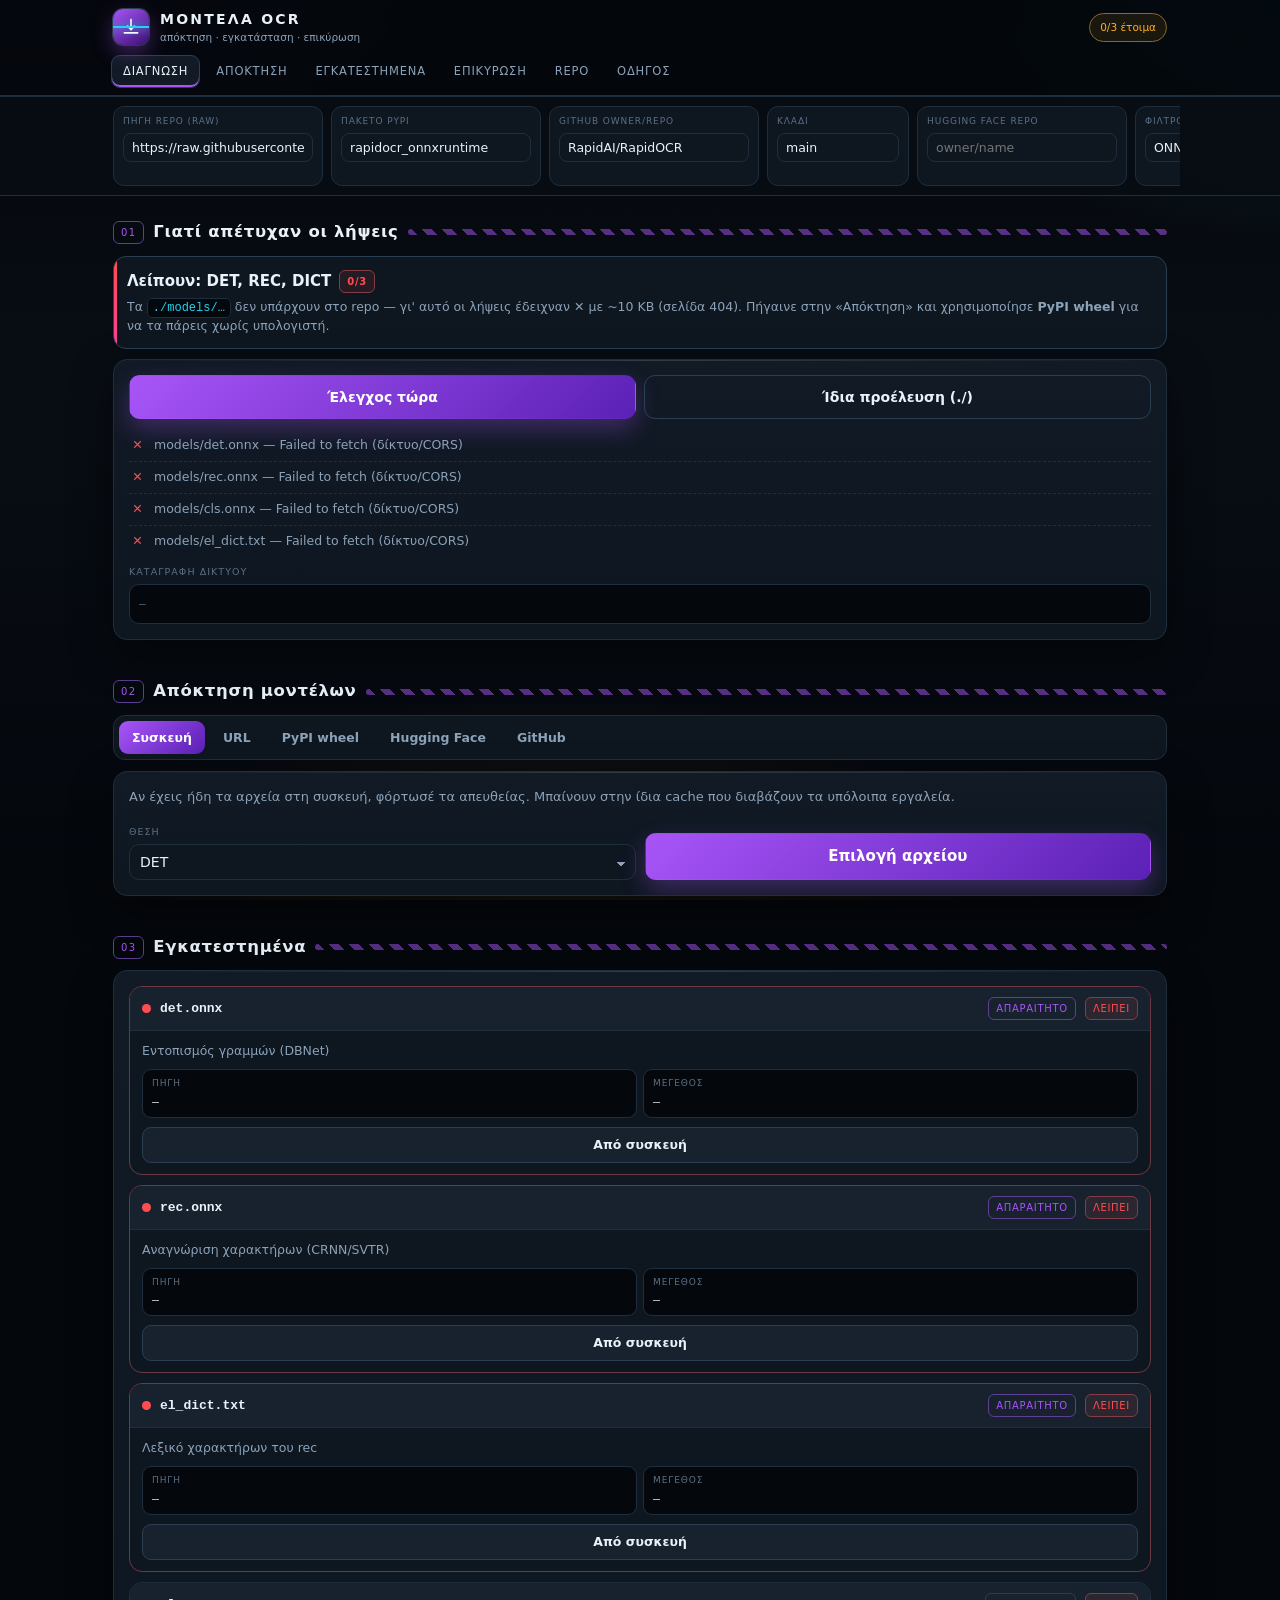
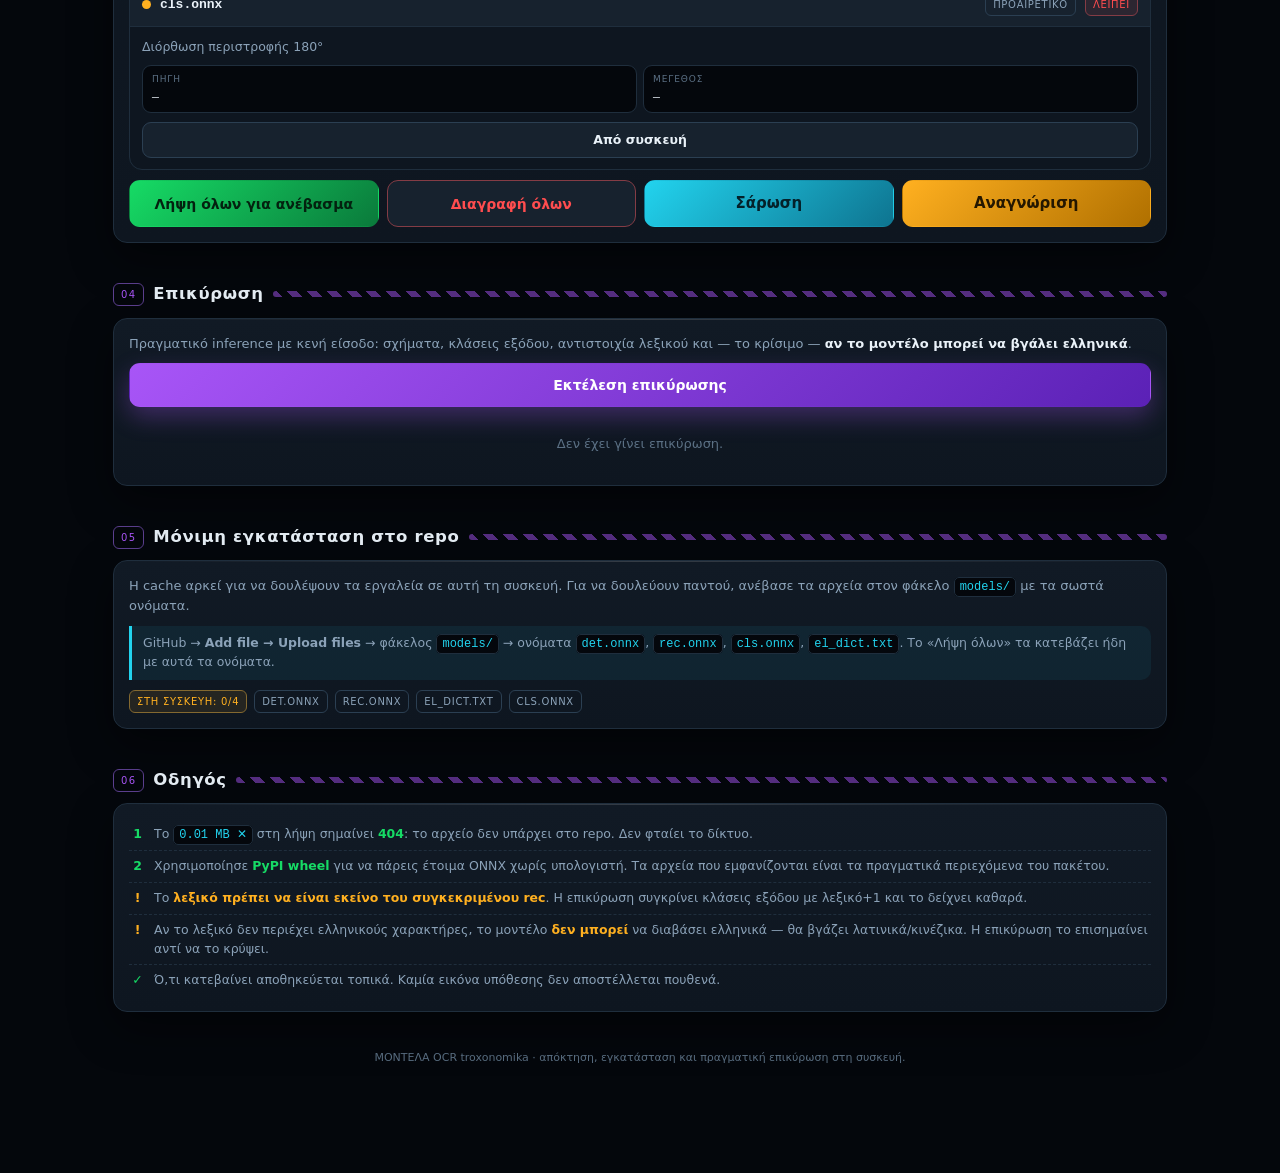
==== models.html @ ff1d8250 "Update print statement from 'Hello' to 'Goodbye'" ====
<!doctype html>
<html lang="el">
<head>
<meta charset="utf-8">
<meta name="viewport" content="width=device-width, initial-scale=1, viewport-fit=cover">
<meta name="theme-color" content="#04070C">
<title>ΜΟΝΤΕΛΑ OCR · απόκτηση & επικύρωση</title>
<style>
:root{
  --a9:#04070C;--a8:#080D14;--a7:#0E1620;--sf:#111A25;--sf2:#17222E;--ln:#1F2E3D;--ln2:#2B3F52;
  --ink:#EAF2F9;--mut:#8BA2B8;--dim:#5B7084;
  --amber:#FFB020;--cyan:#22D3EE;--violet:#A855F7;--plate:#2F6BFF;--lime:#A3E635;--magenta:#FF3D9A;
  --ok:#16DB65;--bad:#FF4D4F;--warn:#FFB020;--info:#38BDF8;
  --pad:15px;--r:14px;--fs:14px;--mono:ui-monospace,SFMono-Regular,Menlo,Consolas,monospace;
}
[data-theme="paper"]{--a9:#ECE6D9;--a8:#F4EFE4;--a7:#FCF8F0;--sf:#FFFDF8;--sf2:#F3EDE1;--ln:#DCD2C0;--ln2:#C4B8A2;
--ink:#121820;--mut:#566173;--dim:#798492;--amber:#A56800;--cyan:#0E7490;--violet:#7C22CE;--plate:#1B4FD8;--lime:#4D7C0F;--magenta:#BE185D;--ok:#0E8F45;--bad:#C62828;--warn:#A56800;--info:#0369A1}
[data-density="tight"]{--pad:10px;--r:11px}
*{box-sizing:border-box}html{scroll-behavior:smooth}
body{margin:0;background:var(--a9);color:var(--ink);font:15px/1.5 system-ui,-apple-system,"Segoe UI",Roboto,Arial,sans-serif;padding-bottom:100px;overflow-x:hidden}
body::before{content:"";position:fixed;inset:0;z-index:-2;pointer-events:none;background:
 radial-gradient(760px 470px at 3% -12%,rgba(168,85,247,.17),transparent 62%),
 radial-gradient(640px 430px at 100% -2%,rgba(34,211,238,.14),transparent 60%),
 radial-gradient(880px 600px at 44% 118%,rgba(255,176,32,.12),transparent 62%),
 linear-gradient(180deg,var(--a9),var(--a8) 44%,var(--a9))}
body::after{content:"";position:fixed;inset:0;z-index:-1;pointer-events:none;opacity:.36;
 background-image:linear-gradient(rgba(255,255,255,.026) 1px,transparent 1px),linear-gradient(90deg,rgba(255,255,255,.026) 1px,transparent 1px);
 background-size:42px 42px;mask-image:radial-gradient(circle at 50% 10%,#000,transparent 74%);animation:drift 48s linear infinite}
@keyframes drift{to{background-position:420px 0,0 420px}}
::-webkit-scrollbar{width:11px;height:11px}
::-webkit-scrollbar-track{background:var(--a8);border-left:1px solid var(--ln)}
::-webkit-scrollbar-thumb{background:linear-gradient(180deg,var(--violet),var(--cyan));border-radius:20px;border:2px solid var(--a8)}
::-webkit-scrollbar-thumb:hover{background:linear-gradient(180deg,var(--amber),var(--lime))}
*{scrollbar-color:var(--violet) var(--a8);scrollbar-width:thin}
.wrap{max-width:1080px;margin:0 auto;padding:0 13px}
header.top{position:sticky;top:0;z-index:70;backdrop-filter:blur(14px);background:color-mix(in srgb,var(--a9) 88%,transparent);border-bottom:1px solid var(--ln)}
.topin{display:flex;align-items:center;gap:11px;padding:9px 13px;max-width:1080px;margin:0 auto}
.mark{width:36px;height:36px;flex:none;border-radius:10px;display:grid;place-items:center;background:linear-gradient(145deg,var(--violet),#3B0F73);box-shadow:0 0 0 1px var(--ln2),0 8px 20px rgba(168,85,247,.34);position:relative;overflow:hidden}
.mark::after{content:"";position:absolute;left:0;right:0;height:2px;background:var(--cyan);box-shadow:0 0 10px var(--cyan);animation:scan 2.6s ease-in-out infinite}
@keyframes scan{0%,100%{top:6px;opacity:.2}50%{top:28px;opacity:1}}
.brand b{display:block;font-size:14px;letter-spacing:.16em;text-transform:uppercase}
.brand span{display:block;font-size:10.5px;color:var(--mut)}
.pill{margin-left:auto;font-size:10.5px;padding:6px 10px;border-radius:999px;white-space:nowrap;border:1px solid color-mix(in srgb,var(--ok) 40%,var(--ln));color:var(--ok);background:color-mix(in srgb,var(--ok) 9%,transparent)}
.pill.warn{color:var(--amber);border-color:color-mix(in srgb,var(--amber) 45%,var(--ln));background:color-mix(in srgb,var(--amber) 9%,transparent)}
nav.tabs{display:flex;gap:4px;overflow-x:auto;padding:0 11px 7px;max-width:1080px;margin:0 auto}
nav.tabs a{flex:none;font-size:11.5px;letter-spacing:.07em;text-transform:uppercase;color:var(--mut);text-decoration:none;padding:7px 11px;border-radius:9px;border:1px solid transparent;white-space:nowrap}
nav.tabs a.on{color:var(--ink);background:var(--sf);border-color:var(--ln2);box-shadow:inset 0 -2px 0 var(--violet)}
.rail{position:sticky;top:92px;z-index:60;background:color-mix(in srgb,var(--a8) 94%,transparent);backdrop-filter:blur(12px);border-block:1px solid var(--ln)}
.railin{display:flex;gap:8px;overflow-x:auto;padding:9px 13px;max-width:1080px;margin:0 auto}
.ctl{flex:none;width:142px;display:flex;flex-direction:column;gap:4px;background:var(--a7);border:1px solid var(--ln);border-radius:11px;padding:8px 9px}
.ctl.w{width:210px}
.ctl>small{font-size:9px;letter-spacing:.1em;text-transform:uppercase;color:var(--dim);display:flex;justify-content:space-between}
.ctl>small b{color:var(--amber);font-weight:700}
input,select,textarea,button{font-family:inherit;font-size:var(--fs);color:var(--ink)}
input,select,textarea{width:100%;background:var(--a7);border:1px solid var(--ln);border-radius:10px;padding:9px 10px;outline:none}
input:focus,select:focus,textarea:focus{border-color:var(--violet)}
select{appearance:none;background-image:linear-gradient(45deg,transparent 50%,var(--mut) 50%),linear-gradient(135deg,var(--mut) 50%,transparent 50%);background-position:calc(100% - 14px) 17px,calc(100% - 9px) 17px;background-size:5px 5px;background-repeat:no-repeat;padding-right:26px}
.ctl select,.ctl input{padding:6px 8px;font-size:12.5px;border-radius:8px}
.ctl select{background-position:calc(100% - 12px) 14px,calc(100% - 8px) 14px}
.srfile{position:absolute!important;width:1px;height:1px;padding:0;margin:-1px;overflow:hidden;clip:rect(0 0 0 0);clip-path:inset(50%);white-space:nowrap;border:0;opacity:0}
.sw{display:flex;align-items:center;gap:7px;background:var(--a7);border:1px solid var(--ln);border-radius:10px;padding:8px 9px;cursor:pointer;user-select:none;min-height:38px}
.sw i{width:31px;height:17px;border-radius:999px;background:var(--ln2);position:relative;flex:none;transition:.18s}
.sw i::after{content:"";position:absolute;top:2px;left:2px;width:13px;height:13px;border-radius:50%;background:var(--mut);transition:.18s}
.sw.on i{background:linear-gradient(90deg,var(--violet),var(--cyan))}.sw.on i::after{left:16px;background:#fff}
.sw span{font-size:11px;color:var(--mut);line-height:1.2}.sw.on span{color:var(--ink)}
.btn{display:inline-flex;align-items:center;justify-content:center;gap:7px;border:1px solid var(--ln2);background:var(--sf2);border-radius:11px;padding:11px 14px;font-weight:650;cursor:pointer;transition:.14s;min-height:44px;text-decoration:none;text-align:center}
.btn:hover{border-color:var(--violet);transform:translateY(-1px)}.btn:active{transform:translateY(1px) scale(.99)}
.btn.pri{background:linear-gradient(135deg,var(--violet),#5B21B6);border-color:transparent;color:#fff;box-shadow:0 10px 24px rgba(168,85,247,.3)}
.btn.go{background:linear-gradient(135deg,var(--ok),#0A7A3B);border-color:transparent;color:#03210F}
.btn.cy{background:linear-gradient(135deg,var(--cyan),#0E7490);border-color:transparent;color:#04212A}
.btn.am{background:linear-gradient(135deg,var(--amber),#B07000);border-color:transparent;color:#241700}
.btn.gh{background:transparent}.btn.sm{padding:7px 10px;min-height:36px;font-size:12.5px;border-radius:9px}
.btn.bad{color:var(--bad);border-color:color-mix(in srgb,var(--bad) 45%,var(--ln))}
.btn[disabled]{opacity:.45;pointer-events:none}
.row{display:flex;gap:8px;flex-wrap:wrap}.row>.btn{flex:1 1 148px}
section{scroll-margin-top:190px;padding:24px 0 4px}
.hd{display:flex;align-items:center;gap:9px;margin:0 0 11px}.hd h2{margin:0;font-size:16.5px;letter-spacing:.04em}
.hd .num{font-size:10px;letter-spacing:.13em;color:var(--violet);border:1px solid color-mix(in srgb,var(--violet) 45%,var(--ln));padding:3px 7px;border-radius:6px}
.hd .bar{flex:1;height:6px;border-radius:3px;opacity:.5;background:repeating-linear-gradient(45deg,var(--violet) 0 7px,transparent 7px 14px)}
.card{background:linear-gradient(180deg,var(--sf),var(--a7));border:1px solid var(--ln);border-radius:var(--r);padding:var(--pad);box-shadow:0 16px 44px rgba(0,0,0,.45);margin-bottom:11px;position:relative;overflow:hidden}
.card::before{content:"";position:absolute;inset:0 0 auto;height:1px;background:linear-gradient(90deg,transparent,rgba(255,255,255,.15),transparent)}
.lead{color:var(--mut);font-size:13px;margin:0 0 10px}.k{color:var(--ink);font-weight:650}
code.i{font-family:var(--mono);font-size:12px;background:var(--a9);border:1px solid var(--ln);padding:2px 5px;border-radius:5px;color:var(--cyan);word-break:break-all}
.note{font-size:12.5px;color:var(--mut);border-left:3px solid var(--violet);padding:8px 11px;background:color-mix(in srgb,var(--violet) 7%,transparent);border-radius:0 10px 10px 0;margin:10px 0}
.note.cy{border-left-color:var(--cyan);background:color-mix(in srgb,var(--cyan) 7%,transparent)}
.note.am{border-left-color:var(--amber);background:color-mix(in srgb,var(--amber) 7%,transparent)}
.note.bad{border-left-color:var(--bad);background:color-mix(in srgb,var(--bad) 7%,transparent)}
.tag{font-size:10px;letter-spacing:.07em;text-transform:uppercase;padding:3px 7px;border-radius:6px;border:1px solid var(--ln2);color:var(--mut);white-space:nowrap}
.tag.g{color:var(--ok);border-color:color-mix(in srgb,var(--ok) 42%,var(--ln));background:color-mix(in srgb,var(--ok) 9%,transparent)}
.tag.a{color:var(--amber);border-color:color-mix(in srgb,var(--amber) 45%,var(--ln));background:color-mix(in srgb,var(--amber) 9%,transparent)}
.tag.r{color:var(--bad);border-color:color-mix(in srgb,var(--bad) 45%,var(--ln));background:color-mix(in srgb,var(--bad) 9%,transparent)}
.tag.c{color:var(--cyan);border-color:color-mix(in srgb,var(--cyan) 40%,var(--ln))}
.tag.v{color:var(--violet);border-color:color-mix(in srgb,var(--violet) 45%,var(--ln))}
.stats{display:flex;gap:7px;flex-wrap:wrap;margin-top:9px}
.lbl{font-size:9.5px;letter-spacing:.11em;text-transform:uppercase;color:var(--dim);display:block;margin:9px 0 4px}
.two{display:grid;gap:9px;grid-template-columns:1fr 1fr}
@media(max-width:680px){.two{grid-template-columns:1fr}}
.verdict{border:1px solid var(--ln2);border-radius:13px;padding:13px;background:var(--a7);position:relative;overflow:hidden;margin-bottom:10px}
.verdict::after{content:"";position:absolute;inset:0 auto 0 0;width:3px}
.verdict.ok::after{background:linear-gradient(180deg,var(--ok),var(--lime))}
.verdict.bad::after{background:linear-gradient(180deg,var(--bad),var(--magenta))}
.verdict.warn::after{background:linear-gradient(180deg,var(--amber),var(--cyan))}
.verdict h3{margin:0 0 5px;font-size:15px;display:flex;gap:8px;align-items:center;flex-wrap:wrap}
.verdict p{margin:0;font-size:12.5px;color:var(--mut)}
.seg{display:flex;gap:5px;overflow-x:auto;background:var(--a7);border:1px solid var(--ln);border-radius:12px;padding:5px;margin-bottom:11px}
.seg button{flex:none;border:0;background:transparent;border-radius:9px;padding:9px 13px;font-weight:650;cursor:pointer;color:var(--mut);font-size:12.5px;white-space:nowrap}
.seg button.on{background:linear-gradient(135deg,var(--violet),#5B21B6);color:#fff}
.slot{border:1px solid var(--ln);border-radius:13px;background:var(--a7);margin-bottom:10px;overflow:hidden}
.slot.ok{border-color:color-mix(in srgb,var(--ok) 34%,var(--ln))}
.slot.bad{border-color:color-mix(in srgb,var(--bad) 34%,var(--ln))}
.sh{display:flex;align-items:center;gap:9px;padding:10px 12px;background:var(--sf2);border-bottom:1px solid var(--ln);flex-wrap:wrap}
.sh i{width:9px;height:9px;border-radius:50%;background:var(--dim);flex:none;font-style:normal}
.sh i.g{background:var(--ok);box-shadow:0 0 8px var(--ok)}.sh i.r{background:var(--bad)}.sh i.a{background:var(--amber)}
.sh b{font-family:var(--mono);font-size:13px;flex:1;min-width:90px}
.sb{padding:11px 12px}
.kv{display:grid;gap:6px;grid-template-columns:repeat(auto-fit,minmax(140px,1fr));font-size:11.5px;margin-bottom:9px}
.kv div{background:var(--a9);border:1px solid var(--ln);border-radius:9px;padding:7px 9px;min-width:0}
.kv small{display:block;font-size:9px;letter-spacing:.1em;text-transform:uppercase;color:var(--dim);margin-bottom:2px}
.kv span{font-family:var(--mono);color:var(--ink);word-break:break-all}
.files{max-height:340px;overflow:auto;border:1px solid var(--ln);border-radius:11px;background:var(--a9)}
.fr{display:flex;gap:8px;align-items:center;padding:9px 11px;border-bottom:1px solid var(--ln);flex-wrap:wrap}
.fr:last-child{border:0}
.fr .n{font-family:var(--mono);font-size:12px;flex:1;min-width:150px;word-break:break-all}
.fr select{max-width:120px;padding:5px 7px;font-size:12px}
.pbar{height:8px;border-radius:4px;background:var(--a9);border:1px solid var(--ln);overflow:hidden}
.pbar i{display:block;height:100%;width:0;background:linear-gradient(90deg,var(--violet),var(--cyan));transition:width .15s}
.log{font-family:var(--mono);font-size:11px;max-height:190px;overflow:auto;background:var(--a9);border:1px solid var(--ln);border-radius:10px;padding:9px}
.log div{padding:2px 0;color:var(--dim)}.log div.ok{color:var(--ok)}.log div.err{color:var(--bad)}.log div.warn{color:var(--amber)}
.chk{display:flex;gap:8px;align-items:flex-start;font-size:12.5px;padding:6px 0;border-bottom:1px dashed var(--ln)}
.chk:last-child{border:0}.chk b{flex:none;width:17px;text-align:center}
.chk.p b{color:var(--ok)}.chk.f b{color:var(--bad)}.chk.w b{color:var(--amber)}
.chk span{color:var(--mut)}
.empty{color:var(--dim);font-size:13px;text-align:center;padding:16px}
#toast{position:fixed;left:12px;right:12px;bottom:14px;z-index:99;display:grid;gap:8px;pointer-events:none}
.tst{background:var(--sf2);border:1px solid var(--ln2);border-left:4px solid var(--violet);border-radius:12px;padding:11px 13px;font-size:13px;box-shadow:0 16px 40px rgba(0,0,0,.55);animation:up .22s ease;pointer-events:auto}
.tst.ok{border-left-color:var(--ok)}.tst.err{border-left-color:var(--bad)}.tst.warn{border-left-color:var(--amber)}
@keyframes up{from{opacity:0;transform:translateY(14px)}}
.rise{animation:rise .5s cubic-bezier(.2,.7,.3,1) both}@keyframes rise{from{opacity:0;transform:translateY(16px)}}
footer{color:var(--dim);font-size:11px;text-align:center;padding:22px 13px 6px;line-height:1.7}
@media(max-width:520px){.brand span{display:none}section{scroll-margin-top:214px}.rail{top:90px}}
</style>
</head>
<body>

<header class="top">
  <div class="topin">
    <div class="mark"><svg width="20" height="20" viewBox="0 0 24 24" fill="none" stroke="#fff" stroke-width="2" stroke-linecap="round"><path d="M12 3v10M8 11l4 4 4-4M4 19h16"/></svg></div>
    <div class="brand"><b>Μοντέλα OCR</b><span>απόκτηση · εγκατάσταση · επικύρωση</span></div>
    <div class="pill" id="pill">έλεγχος…</div>
  </div>
  <nav class="tabs" id="tabs">
    <a href="#diag" class="on">Διάγνωση</a><a href="#get">Απόκτηση</a><a href="#inst">Εγκατεστημένα</a>
    <a href="#val">Επικύρωση</a><a href="#repo">Repo</a><a href="#help">Οδηγός</a>
  </nav>
</header>

<div class="rail"><div class="railin">
  <label class="ctl w"><small>Πηγή repo (raw)</small><input id="cBase" spellcheck="false"></label>
  <label class="ctl w"><small>Πακέτο PyPI</small><input id="cPkg" value="rapidocr_onnxruntime" spellcheck="false"></label>
  <label class="ctl w"><small>GitHub owner/repo</small><input id="cGh" value="RapidAI/RapidOCR" spellcheck="false"></label>
  <label class="ctl"><small>Κλαδί</small><input id="cBr" value="main" spellcheck="false"></label>
  <label class="ctl w"><small>Hugging Face repo</small><input id="cHf" placeholder="owner/name" spellcheck="false"></label>
  <label class="ctl"><small>Φίλτρο αρχείων</small><select id="cFilt"><option value="all">Όλα</option><option value="onnx" selected>ONNX + λεξικά</option><option value="dict">Μόνο λεξικά</option></select></label>
  <div class="ctl"><small>Αυτόματη επικύρωση</small><div class="sw on" id="cAuto"><i></i><span>μετά τη λήψη</span></div></div>
  <div class="ctl"><small>Ύποπτα μικρά</small><div class="sw on" id="cSniff"><i></i><span>ανίχνευση 404</span></div></div>
  <label class="ctl"><small>Θέμα</small><select id="cTheme"><option value="dark">Ασφάλτινο</option><option value="paper">Χαρτί</option></select></label>
  <label class="ctl"><small>Πυκνότητα</small><select id="cDens"><option value="cozy">Άνετη</option><option value="tight">Συμπαγής</option></select></label>
  <label class="ctl"><small>Γραμματοσειρά <b id="vFs">14</b></small><input type="range" id="cFs" min="12" max="18" step="1" value="14"></label>
  <div class="ctl"><small>Επαναφορά</small><button class="btn sm gh" id="cReset" type="button">Reset</button></div>
  <div class="ctl"><small>Εξαγωγή</small><button class="btn sm gh" id="cExport" type="button">Manifest</button></div>
</div></div>

<div class="wrap">

<section id="diag" class="rise">
  <div class="hd"><span class="num">01</span><h2>Γιατί απέτυχαν οι λήψεις</h2><span class="bar"></span></div>
  <div id="verdict"></div>
  <div class="card">
    <div class="row">
      <button class="btn pri" id="btnDiag" type="button">Έλεγχος τώρα</button>
      <button class="btn gh" id="btnSame" type="button">Ίδια προέλευση (./)</button>
    </div>
    <div id="diagList" style="margin-top:11px"></div>
    <label class="lbl">Καταγραφή δικτύου</label>
    <div class="log" id="netlog"><div>—</div></div>
  </div>
</section>

<section id="get">
  <div class="hd"><span class="num">02</span><h2>Απόκτηση μοντέλων</h2><span class="bar"></span></div>
  <div class="seg" id="seg">
    <button data-s="dev" class="on">Συσκευή</button><button data-s="url">URL</button>
    <button data-s="pypi">PyPI wheel</button><button data-s="hf">Hugging Face</button><button data-s="gh">GitHub</button>
  </div>

  <div class="card" id="p-dev">
    <p class="lead">Αν έχεις ήδη τα αρχεία στη συσκευή, φόρτωσέ τα απευθείας. Μπαίνουν στην ίδια cache που διαβάζουν τα υπόλοιπα εργαλεία.</p>
    <div class="two">
      <div><label class="lbl">Θέση</label><select id="devSlot"><option value="det">DET</option><option value="rec">REC</option><option value="cls">CLS</option><option value="dict">ΛΕΞΙΚΟ</option></select></div>
      <div style="display:flex;align-items:flex-end"><label class="btn pri" for="devFile" tabindex="0" role="button" style="width:100%">Επιλογή αρχείου</label></div>
    </div>
    <input class="srfile" type="file" id="devFile" accept=".onnx,.txt,application/octet-stream,text/plain">
  </div>

  <div class="card" id="p-url" hidden>
    <p class="lead">Οποιαδήποτε απευθείας διεύθυνση. Ελέγχεται ότι είναι πραγματικό ONNX και όχι σελίδα σφάλματος.</p>
    <div class="two">
      <div><label class="lbl">Θέση</label><select id="urlSlot"><option value="det">DET</option><option value="rec">REC</option><option value="cls">CLS</option><option value="dict">ΛΕΞΙΚΟ</option></select></div>
      <div><label class="lbl">Διεύθυνση</label><input id="urlIn" placeholder="https://…/model.onnx" spellcheck="false"></div>
    </div>
    <div class="row" style="margin-top:10px"><button class="btn pri" id="btnUrl" type="button">Λήψη & εγκατάσταση</button></div>
  </div>

  <div class="card" id="p-pypi" hidden>
    <p class="lead">Τα πακέτα Python περιέχουν έτοιμα <code class="i">.onnx</code> και λεξικά. Το εργαλείο βρίσκει <span class="k">ζωντανά</span> το wheel, το ξεζιπάρει μέσα στον browser και σου δείχνει τα πραγματικά αρχεία. Δεν χρειάζεται Python.</p>
    <div class="row">
      <button class="btn pri" id="btnPypi" type="button">Αναζήτηση πακέτου</button>
      <button class="btn gh" id="btnPypiVers" type="button">Άλλες εκδόσεις</button>
    </div>
    <div class="pbar" style="margin-top:10px"><i id="pypiBar"></i></div>
    <div class="stats" id="pypiStats"></div>
    <div id="pypiVers" style="margin-top:9px"></div>
    <div class="files" id="pypiFiles" style="margin-top:10px"><div class="empty">Δεν έχει γίνει αναζήτηση.</div></div>
  </div>

  <div class="card" id="p-hf" hidden>
    <p class="lead">Δώσε αναγνωριστικό αποθετηρίου και το εργαλείο εμφανίζει τα πραγματικά αρχεία που είναι δημοσιευμένα.</p>
    <div class="row"><button class="btn pri" id="btnHf" type="button">Εμφάνιση αρχείων</button></div>
    <div class="files" id="hfFiles" style="margin-top:10px"><div class="empty">—</div></div>
  </div>

  <div class="card" id="p-gh" hidden>
    <p class="lead">Σαρώνει ολόκληρο το δέντρο του αποθετηρίου και βρίσκει κάθε <code class="i">.onnx</code> και λεξικό, σε οποιονδήποτε φάκελο.</p>
    <div class="row"><button class="btn pri" id="btnGh" type="button">Σάρωση αποθετηρίου</button></div>
    <div class="files" id="ghFiles" style="margin-top:10px"><div class="empty">—</div></div>
  </div>
</section>

<section id="inst">
  <div class="hd"><span class="num">03</span><h2>Εγκατεστημένα</h2><span class="bar"></span></div>
  <div class="card">
    <div id="slots"></div>
    <div class="row">
      <button class="btn go" id="btnDlAll" type="button">Λήψη όλων για ανέβασμα</button>
      <button class="btn bad" id="btnWipe" type="button">Διαγραφή όλων</button>
      <a class="btn cy" href="./tune.html">Σάρωση</a>
      <a class="btn am" href="./ocr-lab.html">Αναγνώριση</a>
    </div>
  </div>
</section>

<section id="val">
  <div class="hd"><span class="num">04</span><h2>Επικύρωση</h2><span class="bar"></span></div>
  <div class="card">
    <p class="lead">Πραγματικό inference με κενή είσοδο: σχήματα, κλάσεις εξόδου, αντιστοιχία λεξικού και — το κρίσιμο — <span class="k">αν το μοντέλο μπορεί να βγάλει ελληνικά</span>.</p>
    <div class="row"><button class="btn pri" id="btnVal" type="button">Εκτέλεση επικύρωσης</button></div>
    <div id="valOut" style="margin-top:11px"><div class="empty">Δεν έχει γίνει επικύρωση.</div></div>
  </div>
</section>

<section id="repo">
  <div class="hd"><span class="num">05</span><h2>Μόνιμη εγκατάσταση στο repo</h2><span class="bar"></span></div>
  <div class="card">
    <p class="lead">Η cache αρκεί για να δουλέψουν τα εργαλεία σε αυτή τη συσκευή. Για να δουλεύουν παντού, ανέβασε τα αρχεία στον φάκελο <code class="i">models/</code> με τα σωστά ονόματα.</p>
    <div class="note cy">GitHub → <b>Add file → Upload files</b> → φάκελος <code class="i">models/</code> → ονόματα <code class="i">det.onnx</code>, <code class="i">rec.onnx</code>, <code class="i">cls.onnx</code>, <code class="i">el_dict.txt</code>. Το «Λήψη όλων» τα κατεβάζει ήδη με αυτά τα ονόματα.</div>
    <div id="repoState"></div>
  </div>
</section>

<section id="help">
  <div class="hd"><span class="num">06</span><h2>Οδηγός</h2><span class="bar"></span></div>
  <div class="card">
    <div class="chk p"><b>1</b><span>Το <code class="i">0.01 MB ✕</code> στη λήψη σημαίνει <b>404</b>: το αρχείο δεν υπάρχει στο repo. Δεν φταίει το δίκτυο.</span></div>
    <div class="chk p"><b>2</b><span>Χρησιμοποίησε <b>PyPI wheel</b> για να πάρεις έτοιμα ONNX χωρίς υπολογιστή. Τα αρχεία που εμφανίζονται είναι τα πραγματικά περιεχόμενα του πακέτου.</span></div>
    <div class="chk w"><b>!</b><span>Το <b>λεξικό πρέπει να είναι εκείνο του συγκεκριμένου rec</b>. Η επικύρωση συγκρίνει κλάσεις εξόδου με λεξικό+1 και το δείχνει καθαρά.</span></div>
    <div class="chk w"><b>!</b><span>Αν το λεξικό δεν περιέχει ελληνικούς χαρακτήρες, το μοντέλο <b>δεν μπορεί</b> να διαβάσει ελληνικά — θα βγάζει λατινικά/κινέζικα. Η επικύρωση το επισημαίνει αντί να το κρύψει.</span></div>
    <div class="chk p"><b>✓</b><span>Ό,τι κατεβαίνει αποθηκεύεται τοπικά. Καμία εικόνα υπόθεσης δεν αποστέλλεται πουθενά.</span></div>
  </div>
</section>

<footer>ΜΟΝΤΕΛΑ OCR troxonomika · απόκτηση, εγκατάσταση και πραγματική επικύρωση στη συσκευή.</footer>
</div>
<div id="toast"></div>

<script>
(function(){
"use strict";
var $=function(s){return document.querySelector(s);};
function esc(s){return String(s==null?"":s).replace(/[&<>"']/g,function(c){return{"&":"&amp;","<":"&lt;",">":"&gt;",'"':"&quot;","'":"&#39;"}[c];});}
function clamp(v,a,b){return v<a?a:v>b?b:v;}
function fmt(b){if(b==null)return "—";return b>=1048576?(b/1048576).toFixed(2)+" MB":b>=1024?(b/1024).toFixed(0)+" KB":b+" B";}
function toast(m,k){var t=document.createElement("div");t.className="tst "+(k||"");t.textContent=m;$("#toast").appendChild(t);
 setTimeout(function(){t.style.opacity=0;t.style.transition="opacity .3s";setTimeout(function(){t.remove();},320);},4600);}
function nlog(m,k){var d=document.createElement("div");d.className=k||"";d.textContent=m;var b=$("#netlog");
 if(b.firstChild&&b.firstChild.textContent==="—")b.innerHTML="";b.insertBefore(d,b.firstChild);while(b.children.length>60)b.removeChild(b.lastChild);}
function dl(n,data,ty){var b=data instanceof Blob?data:new Blob([data],{type:ty||"application/octet-stream"}),u=URL.createObjectURL(b),a=document.createElement("a");
 a.href=u;a.download=n;document.body.appendChild(a);a.click();setTimeout(function(){URL.revokeObjectURL(u);a.remove();},1500);}

var origFetch=window.fetch.bind(window),NETB=0;
window.fetch=function(u,o){var url=String(typeof u==="string"?u:(u&&u.url)||"");
 return origFetch(u,o).then(function(r){var L=+(r.headers.get("content-length")||0);if(r.ok)NETB+=L;
  nlog((r.ok?"✓ ":"✕ ")+url+" · HTTP "+r.status+(L?" · "+fmt(L):""),r.ok?"ok":"err");
  $("#pill").textContent="λήψεις "+fmt(NETB);$("#pill").className="pill"+(NETB?" warn":"");
  return r;}).catch(function(e){nlog("✕ "+url+" · "+e.message,"err");throw e;});};

/* ---------- IDB ---------- */
function idb(){return new Promise(function(res,rej){var r=indexedDB.open("troxo_ocr_models",1);
 r.onupgradeneeded=function(){var d=r.result;if(!d.objectStoreNames.contains("m"))d.createObjectStore("m");};
 r.onsuccess=function(){res(r.result);};r.onerror=function(){rej(r.error);};});}
function put(k,v){return idb().then(function(d){return new Promise(function(res,rej){var t=d.transaction("m","readwrite");t.objectStore("m").put(v,k);t.oncomplete=function(){res();};t.onerror=function(){rej(t.error);};});});}
function get(k){return idb().then(function(d){return new Promise(function(res){var t=d.transaction("m","readonly"),q=t.objectStore("m").get(k);q.onsuccess=function(){res(q.result||null);};q.onerror=function(){res(null);};});}).catch(function(){return null;});}
function del(k){return idb().then(function(d){return new Promise(function(res){var t=d.transaction("m","readwrite");if(k)t.objectStore("m").delete(k);else t.objectStore("m").clear();t.oncomplete=function(){res();};t.onerror=function(){res();};});}).catch(function(){});}

/* ---------- inflate (raw DEFLATE) ---------- */
function inflateRaw(src){
 var sp=0,bb=0,bc=0,out=new Uint8Array(1<<16),ol=0;
 function grow(n){if(ol+n<=out.length)return;var cap=out.length;while(cap<ol+n)cap*=2;var nb=new Uint8Array(cap);nb.set(out.subarray(0,ol));out=nb;}
 function bits(need){var v=bb;while(bc<need){if(sp>=src.length)throw new Error("DEFLATE: πρόωρο τέλος");v|=src[sp++]<<bc;bc+=8;}bb=v>>>need;bc-=need;return v&((1<<need)-1);}
 function H(){this.count=new Int32Array(16);this.symbol=null;}
 function build(h,lens,n){var i,len;for(len=0;len<16;len++)h.count[len]=0;
  for(i=0;i<n;i++)h.count[lens[i]]++;
  if(h.count[0]===n)return 0;
  var left=1;for(len=1;len<=15;len++){left<<=1;left-=h.count[len];if(left<0)return left;}
  var offs=new Int32Array(16);offs[1]=0;for(len=1;len<15;len++)offs[len+1]=offs[len]+h.count[len];
  h.symbol=new Int32Array(n);for(i=0;i<n;i++)if(lens[i])h.symbol[offs[lens[i]]++]=i;
  return left;}
 function decode(h){var code=0,first=0,index=0,len;
  for(len=1;len<=15;len++){code|=bits(1);var cnt=h.count[len];
   if(code-cnt<first)return h.symbol[index+(code-first)];
   index+=cnt;first+=cnt;first<<=1;code<<=1;}
  throw new Error("DEFLATE: άκυρος κώδικας");}
 var LENS=[3,4,5,6,7,8,9,10,11,13,15,17,19,23,27,31,35,43,51,59,67,83,99,115,131,163,195,227,258];
 var LEXT=[0,0,0,0,0,0,0,0,1,1,1,1,2,2,2,2,3,3,3,3,4,4,4,4,5,5,5,5,0];
 var DIST=[1,2,3,4,5,7,9,13,17,25,33,49,65,97,129,193,257,385,513,769,1025,1537,2049,3073,4097,6145,8193,12289,16385,24577];
 var DEXT=[0,0,0,0,1,1,2,2,3,3,4,4,5,5,6,6,7,7,8,8,9,9,10,10,11,11,12,12,13,13];
 var fixedL=null,fixedD=null;
 function fixed(){if(fixedL)return;var l=new Uint8Array(288),i;
  for(i=0;i<144;i++)l[i]=8;for(;i<256;i++)l[i]=9;for(;i<280;i++)l[i]=7;for(;i<288;i++)l[i]=8;
  fixedL=new H();build(fixedL,l,288);var d=new Uint8Array(30);for(i=0;i<30;i++)d[i]=5;fixedD=new H();build(fixedD,d,30);}
 function codes(lh,dh){var sym,len,dist;
  do{sym=decode(lh);
   if(sym<256){grow(1);out[ol++]=sym;}
   else if(sym>256){sym-=257;if(sym>=29)throw new Error("DEFLATE: άκυρο μήκος");
    len=LENS[sym]+bits(LEXT[sym]);dist=decode(dh);if(dist>=30)throw new Error("DEFLATE: άκυρη απόσταση");
    var d=DIST[dist]+bits(DEXT[dist]);if(d>ol)throw new Error("DEFLATE: απόσταση εκτός ορίων");
    grow(len);for(var i=0;i<len;i++){out[ol]=out[ol-d];ol++;}}
  }while(sym!==256);}
 var last;
 do{last=bits(1);var type=bits(2);
  if(type===0){bb=0;bc=0;if(sp+4>src.length)throw new Error("DEFLATE: header");
   var len=src[sp]|(src[sp+1]<<8);sp+=4;grow(len);for(var i=0;i<len;i++)out[ol++]=src[sp++];}
  else if(type===1){fixed();codes(fixedL,fixedD);}
  else if(type===2){
   var nlen=bits(5)+257,ndist=bits(5)+1,hclen=bits(4)+4;
   var order=[16,17,18,0,8,7,9,6,10,5,11,4,12,3,13,2,14,1,15];
   var cl=new Uint8Array(19),i2;for(i2=0;i2<hclen;i2++)cl[order[i2]]=bits(3);
   var ch=new H();if(build(ch,cl,19))throw new Error("DEFLATE: code lengths");
   var lens=new Uint8Array(nlen+ndist),idx=0;
   while(idx<nlen+ndist){var s=decode(ch);
    if(s<16)lens[idx++]=s;
    else{var rep,val=0;
     if(s===16){if(!idx)throw new Error("DEFLATE: repeat");val=lens[idx-1];rep=3+bits(2);}
     else if(s===17){rep=3+bits(3);}else{rep=11+bits(7);}
     if(idx+rep>nlen+ndist)throw new Error("DEFLATE: overflow");
     while(rep--)lens[idx++]=val;}}
   var lh=new H(),dh=new H();
   if(build(lh,lens.subarray(0,nlen),nlen)||build(dh,lens.subarray(nlen),ndist))throw new Error("DEFLATE: πίνακες");
   codes(lh,dh);
  } else throw new Error("DEFLATE: άκυρος τύπος μπλοκ");
 }while(!last);
 return out.subarray(0,ol);
}
function unzip(buf){
 var u=new Uint8Array(buf),dv=new DataView(buf),i,eocd=-1;
 var start=Math.max(0,u.length-66000);
 for(i=u.length-22;i>=start;i--){if(dv.getUint32(i,true)===0x06054b50){eocd=i;break;}}
 if(eocd<0)throw new Error("Δεν είναι έγκυρο ZIP/wheel.");
 var n=dv.getUint16(eocd+10,true),cd=dv.getUint32(eocd+16,true),p=cd,files=[];
 for(i=0;i<n;i++){
  if(dv.getUint32(p,true)!==0x02014b50)break;
  var method=dv.getUint16(p+10,true),csz=dv.getUint32(p+20,true),usz=dv.getUint32(p+24,true);
  var nl=dv.getUint16(p+28,true),el=dv.getUint16(p+30,true),cl=dv.getUint16(p+32,true),lo=dv.getUint32(p+42,true);
  var name=new TextDecoder().decode(u.subarray(p+46,p+46+nl));
  files.push({name:name,method:method,csz:csz,usz:usz,lo:lo});
  p+=46+nl+el+cl;
 }
 function read(f){
  var nl=dv.getUint16(f.lo+26,true),el=dv.getUint16(f.lo+28,true),ds=f.lo+30+nl+el;
  var raw=u.subarray(ds,ds+f.csz);
  if(f.method===0)return raw;
  if(f.method===8)return inflateRaw(raw);
  throw new Error("Μη υποστηριζόμενη συμπίεση: "+f.method);
 }
 return{files:files,read:read};
}

/* ---------- ONNX / ORT ---------- */
var SESS={det:null,rec:null,cls:null},DICT=null,META={};
function ensureOrt(){
 if(window.ort)return Promise.resolve();
 return get("lib/ort").then(function(v){
  if(v&&v.text){var b=new Blob([v.text],{type:"text/javascript"}),u=URL.createObjectURL(b);
   return new Promise(function(res,rej){var s=document.createElement("script");s.src=u;s.onload=function(){res();};s.onerror=function(){rej(new Error("τοπική βιβλιοθήκη"));};document.head.appendChild(s);});}
  return new Promise(function(res,rej){var s=document.createElement("script");
   s.src="https://cdn.jsdelivr.net/npm/onnxruntime-web@1.19.2/dist/ort.min.js";
   s.onload=function(){res();};s.onerror=function(){rej(new Error("αποτυχία φόρτωσης ONNX Runtime"));};document.head.appendChild(s);});
 }).then(function(){return get("lib/wasm").then(function(w){
  try{window.ort.env.wasm.numThreads=1;window.ort.env.wasm.simd=true;
   if(w&&w.buf)window.ort.env.wasm.wasmBinary=w.buf;
   else window.ort.env.wasm.wasmPaths="https://cdn.jsdelivr.net/npm/onnxruntime-web@1.19.2/dist/";}catch(e){}});});
}
function looksOnnx(buf){var u=new Uint8Array(buf,0,Math.min(16,buf.byteLength));return buf.byteLength>20000&&u[0]===0x08;}
function parseDict(t){var ls=String(t).split(/\r?\n/);while(ls.length&&ls[ls.length-1]==="")ls.pop();if(ls[ls.length-1]!==" ")ls.push(" ");return ls;}
function greekCount(chars){return chars.filter(function(c){return /^[Α-Ωα-ωάέήίόύώϊϋΐΰΆΈΉΊΌΎΏ]$/.test(c);}).length;}

/* ---------- install ---------- */
function install(slot,data,name){
 if(slot==="dict"){
  var txt=typeof data==="string"?data:new TextDecoder().decode(data);
  DICT=parseDict(txt);META.dict={chars:DICT.length,greek:greekCount(DICT)};
  return put("dict",{text:txt,name:name||"el_dict.txt"}).then(function(){renderSlots();toast("Λεξικό: "+DICT.length+" χαρακτήρες.","ok");});
 }
 var buf=data instanceof ArrayBuffer?data:data.buffer;
 if(!looksOnnx(buf))return Promise.reject(new Error("Το αρχείο δεν μοιάζει με ONNX (πιθανή σελίδα σφάλματος ή λάθος αρχείο)."));
 return put(slot,{buf:buf,name:name||slot+".onnx"}).then(function(){
  if(!$("#cAuto").classList.contains("on")){renderSlots();toast(slot.toUpperCase()+" εγκαταστάθηκε ("+fmt(buf.byteLength)+").","ok");return;}
  return ensureOrt().then(function(){return window.ort.InferenceSession.create(buf,{executionProviders:["wasm"],graphOptimizationLevel:"all"});})
   .then(function(s){SESS[slot]=s;META[slot]={in:s.inputNames.join(","),out:s.outputNames.join(","),bytes:buf.byteLength};
    renderSlots();toast(slot.toUpperCase()+" έτοιμο ("+fmt(buf.byteLength)+").","ok");})
   .catch(function(e){renderSlots();toast("Αποθηκεύτηκε αλλά δεν φορτώθηκε: "+e.message,"warn");});
 });
}

/* ---------- diagnosis ---------- */
var DIAG={};
function renderVerdict(){
 var need=["det","rec","dict"],have=0;
 need.forEach(function(k){if(SESS[k]||(k==="dict"&&DICT))have++;});
 var greek=DICT?greekCount(DICT):0;
 var v=$("#verdict");
 if(have===3&&greek>=25){
  v.innerHTML='<div class="verdict ok"><h3>Έτοιμο <span class="tag g">3/3</span><span class="tag g">ελληνικά '+greek+'</span></h3><p>Και τα τρία αρχεία είναι εγκατεστημένα και το λεξικό καλύπτει ελληνικά. Μπορείς να πας στη σάρωση.</p></div>';
 }else if(have===3){
  v.innerHTML='<div class="verdict warn"><h3>Μοντέλα εγκατεστημένα, αλλά <span class="tag a">χωρίς ελληνικά</span></h3><p>Το λεξικό έχει '+greek+' ελληνικούς χαρακτήρες. Αυτό το μοντέλο αναγνώρισης δεν μπορεί να αποδώσει ελληνικό κείμενο — θα βγάζει λατινικά/κινέζικα. Χρειάζεται μοντέλο με ελληνική κάλυψη ή fine-tune.</p></div>';
 }else{
  var missing=need.filter(function(k){return !(SESS[k]||(k==="dict"&&DICT));}).map(function(k){return k.toUpperCase();});
  v.innerHTML='<div class="verdict bad"><h3>Λείπουν: '+missing.join(", ")+' <span class="tag r">'+have+'/3</span></h3><p>Τα <code class="i">./models/…</code> δεν υπάρχουν στο repo — γι\' αυτό οι λήψεις έδειχναν ✕ με ~10 KB (σελίδα 404). Πήγαινε στην «Απόκτηση» και χρησιμοποίησε <b>PyPI wheel</b> για να τα πάρεις χωρίς υπολογιστή.</p></div>';
 }
 $("#pill").textContent=have+"/3 έτοιμα";$("#pill").className="pill"+(have===3?"":" warn");
}
function diagnose(){
 var base=$("#cBase").value.trim().replace(/\/?$/,"/");
 var targets=[["det","models/det.onnx"],["rec","models/rec.onnx"],["cls","models/cls.onnx"],["dict","models/el_dict.txt"]];
 $("#diagList").innerHTML=targets.map(function(t){return '<div class="chk" data-d="'+t[0]+'"><b>·</b><span>'+esc(t[1])+' — έλεγχος…</span></div>';}).join("");
 targets.forEach(function(t){
  origFetch(base+t[1],{cache:"no-store"}).then(function(r){
   return r.text().then(function(txt){
    var el=document.querySelector('[data-d="'+t[0]+'"]');
    var is404=!r.ok;
    var head=txt.slice(0,120).replace(/\s+/g," ");
    var cls=is404?"f":"p";
    var msg=is404?("HTTP "+r.status+" — δεν υπάρχει στο repo. Αρχή απάντησης: «"+head.slice(0,60)+"…»")
                  :("βρέθηκε, "+fmt(new Blob([txt]).size));
    el.className="chk "+cls;el.innerHTML="<b>"+(is404?"✕":"✓")+"</b><span>"+esc(t[1])+" — "+esc(msg)+"</span>";
    DIAG[t[0]]={ok:!is404,status:r.status};
   });
  }).catch(function(e){
   var el=document.querySelector('[data-d="'+t[0]+'"]');
   el.className="chk f";el.innerHTML="<b>✕</b><span>"+esc(t[1])+" — "+esc(e.message)+" (δίκτυο/CORS)</span>";
   DIAG[t[0]]={ok:false,err:e.message};
  });
 });
}
$("#btnDiag").onclick=diagnose;
$("#btnSame").onclick=function(){$("#cBase").value="./";diagnose();};

/* ---------- slots ---------- */
var SLOTS=[{k:"det",t:"det.onnx",req:true,d:"Εντοπισμός γραμμών (DBNet)"},
 {k:"rec",t:"rec.onnx",req:true,d:"Αναγνώριση χαρακτήρων (CRNN/SVTR)"},
 {k:"dict",t:"el_dict.txt",req:true,d:"Λεξικό χαρακτήρων του rec"},
 {k:"cls",t:"cls.onnx",req:false,d:"Διόρθωση περιστροφής 180°"}];
function renderSlots(){
 Promise.all(SLOTS.map(function(s){return get(s.k);})).then(function(vals){
  $("#slots").innerHTML=SLOTS.map(function(s,i){
   var v=vals[i],ok=!!v,meta=META[s.k];
   var size=v?(s.k==="dict"?new Blob([v.text||""]).size:(v.buf?v.buf.byteLength:0)):0;
   var h='<div class="slot '+(ok?"ok":(s.req?"bad":""))+'" data-k="'+s.k+'"><div class="sh"><i class="'+(ok?"g":s.req?"r":"a")+'"></i><b>'+s.t+'</b>'+
    '<span class="tag '+(s.req?"v":"")+'">'+(s.req?"απαραίτητο":"προαιρετικό")+'</span>'+
    '<span class="tag '+(ok?"g":"r")+'">'+(ok?"εγκατεστημένο":"λείπει")+'</span></div><div class="sb">'+
    '<div style="font-size:12.5px;color:var(--mut);margin-bottom:8px">'+esc(s.d)+'</div><div class="kv">'+
    '<div><small>Πηγή</small><span>'+esc(v&&v.name?v.name:"—")+'</span></div>'+
    '<div><small>Μέγεθος</small><span>'+(size?fmt(size):"—")+'</span></div>';
   if(s.k==="dict"&&DICT)h+='<div><small>Χαρακτήρες</small><span>'+DICT.length+'</span></div><div><small>Ελληνικοί</small><span>'+greekCount(DICT)+'</span></div>';
   if(meta&&meta.in)h+='<div><small>Είσοδοι</small><span>'+esc(meta.in)+'</span></div><div><small>Έξοδοι</small><span>'+esc(meta.out)+'</span></div>';
   h+='</div><div class="row"><label class="btn sm" for="f-'+s.k+'" tabindex="0" role="button">Από συσκευή</label>';
   if(ok)h+='<button class="btn sm gh" data-a="dl" type="button">Λήψη</button><button class="btn sm bad" data-a="del" type="button">Αφαίρεση</button>';
   h+='</div><input class="srfile" type="file" id="f-'+s.k+'" accept="'+(s.k==="dict"?".txt,text/plain":".onnx")+'"></div></div>';
   return h;
  }).join("");
  SLOTS.forEach(function(s){
   var el=document.getElementById("f-"+s.k);
   el.onchange=function(){var f=this.files[0];if(!f)return;
    var p=s.k==="dict"?f.text():f.arrayBuffer();
    p.then(function(d){return install(s.k,d,f.name);}).catch(function(e){toast(e.message,"err");});
    this.value="";};
  });
  renderVerdict();renderRepo();
 });
}
$("#slots").addEventListener("click",function(e){
 var b=e.target.closest("[data-a]");if(!b)return;
 var k=e.target.closest(".slot").dataset.k;
 get(k).then(function(v){
  if(!v)return;
  if(b.dataset.a==="del"){del(k).then(function(){SESS[k]=null;if(k==="dict")DICT=null;delete META[k];renderSlots();toast("Αφαιρέθηκε.","warn");});}
  else{var name=k==="dict"?"el_dict.txt":k+".onnx";
   dl(name,k==="dict"?new Blob([v.text],{type:"text/plain;charset=utf-8"}):new Blob([v.buf]));}
 });
});
$("#btnWipe").onclick=function(){del(null).then(function(){SESS={det:null,rec:null,cls:null};DICT=null;META={};renderSlots();toast("Όλα διαγράφηκαν.","warn");});};
$("#btnDlAll").onclick=function(){
 var seq=["det","rec","cls","dict"],i=0;
 (function next(){if(i>=seq.length){toast("Ολοκληρώθηκε. Ανέβασέ τα στον φάκελο models/.","ok");return;}
  var k=seq[i++];get(k).then(function(v){if(v)dl(k==="dict"?"el_dict.txt":k+".onnx",k==="dict"?new Blob([v.text],{type:"text/plain;charset=utf-8"}):new Blob([v.buf]));
   setTimeout(next,500);});})();
};
function renderRepo(){
 Promise.all(SLOTS.map(function(s){return get(s.k);})).then(function(vals){
  var ok=vals.filter(Boolean).length;
  $("#repoState").innerHTML='<div class="stats"><span class="tag '+(ok>=3?"g":"a")+'">στη συσκευή: '+ok+'/4</span>'+
   SLOTS.map(function(s,i){return '<span class="tag '+(vals[i]?"g":"")+'">'+s.t+'</span>';}).join("")+'</div>';
 });
}

/* ---------- file list renderer ---------- */
function fileList(box,items,fetcher){
 if(!items.length){box.innerHTML='<div class="empty">Δεν βρέθηκαν αρχεία με το τρέχον φίλτρο.</div>';return;}
 box.innerHTML=items.map(function(it,i){
  return '<div class="fr" data-i="'+i+'"><span class="n">'+esc(it.name)+'</span>'+
   (it.size?'<span class="tag">'+fmt(it.size)+'</span>':'')+
   '<select data-slot><option value="det">DET</option><option value="rec">REC</option><option value="cls">CLS</option><option value="dict">ΛΕΞΙΚΟ</option></select>'+
   '<button class="btn sm go" data-get type="button">Εγκατάσταση</button></div>';
 }).join("");
 [].forEach.call(box.querySelectorAll(".fr"),function(row,i){
  var it=items[i],sel=row.querySelector("[data-slot]");
  var n=it.name.toLowerCase();
  sel.value=/dict|keys|alphabet|character/.test(n)?"dict":/cls|angle|orient/.test(n)?"cls":/det|db/.test(n)?"det":/rec|crnn|svtr/.test(n)?"rec":"det";
  row.querySelector("[data-get]").onclick=function(){
   var btn=this;btn.disabled=true;btn.textContent="Λήψη…";
   fetcher(it).then(function(d){return install(sel.value,d,it.name.split("/").pop());})
    .then(function(){btn.textContent="Έγινε";btn.className="btn sm gh";})
    .catch(function(e){btn.disabled=false;btn.textContent="Ξανά";toast(e.message,"err");});
  };
 });
}
function passes(name){
 var f=$("#cFilt").value,n=name.toLowerCase();
 if(f==="all")return true;
 if(f==="dict")return /\.(txt|json)$/.test(n)&&/dict|keys|alphabet|character/.test(n);
 return /\.onnx$/.test(n)||(/\.(txt)$/.test(n)&&/dict|keys|alphabet|character/.test(n));
}

/* ---------- sources ---------- */
$("#seg").addEventListener("click",function(e){
 var b=e.target.closest("[data-s]");if(!b)return;
 [].forEach.call(this.children,function(c){c.classList.toggle("on",c===b);});
 ["dev","url","pypi","hf","gh"].forEach(function(s){$("#p-"+s).hidden=s!==b.dataset.s;});
});
$("#devFile").onchange=function(){var f=this.files[0];if(!f)return;var slot=$("#devSlot").value;
 var p=slot==="dict"?f.text():f.arrayBuffer();
 p.then(function(d){return install(slot,d,f.name);}).catch(function(e){toast(e.message,"err");});this.value="";};
$("#btnUrl").onclick=function(){
 var u=$("#urlIn").value.trim(),slot=$("#urlSlot").value;
 if(!u){toast("Γράψε διεύθυνση.","warn");return;}
 window.fetch(u,{cache:"no-store"}).then(function(r){if(!r.ok)throw new Error("HTTP "+r.status);return slot==="dict"?r.text():r.arrayBuffer();})
  .then(function(d){return install(slot,d,u.split("/").pop().split("?")[0]);})
  .catch(function(e){toast("Αποτυχία: "+e.message,"err");});
};

var PYPI=null;
$("#btnPypi").onclick=function(){pypiLatest($("#cPkg").value.trim());};
$("#btnPypiVers").onclick=function(){
 var pkg=$("#cPkg").value.trim();if(!pkg)return;
 window.fetch("https://pypi.org/pypi/"+encodeURIComponent(pkg)+"/json").then(function(r){if(!r.ok)throw new Error("HTTP "+r.status);return r.json();})
  .then(function(j){
   var vs=Object.keys(j.releases||{}).sort().reverse().slice(0,24);
   $("#pypiVers").innerHTML='<label class="lbl">Εκδόσεις</label><div class="stats">'+vs.map(function(v){
    return '<button class="btn sm gh" data-v="'+esc(v)+'" type="button">'+esc(v)+'</button>';}).join("")+'</div>';
   [].forEach.call($("#pypiVers").querySelectorAll("[data-v]"),function(b){
    b.onclick=function(){pypiVersion(pkg,b.dataset.v,j.releases[b.dataset.v]);};});
  }).catch(function(e){toast("Αποτυχία PyPI: "+e.message,"err");});
};
function pypiLatest(pkg){
 if(!pkg){toast("Γράψε όνομα πακέτου.","warn");return;}
 $("#pypiStats").innerHTML='<span class="tag c">αναζήτηση…</span>';
 window.fetch("https://pypi.org/pypi/"+encodeURIComponent(pkg)+"/json").then(function(r){if(!r.ok)throw new Error("HTTP "+r.status+" — άγνωστο πακέτο");return r.json();})
  .then(function(j){
   var urls=(j.urls||[]).filter(function(u){return /\.whl$/.test(u.filename);});
   if(!urls.length)urls=(j.urls||[]).filter(function(u){return /\.(tar\.gz|zip)$/.test(u.filename);});
   if(!urls.length)throw new Error("δεν βρέθηκε wheel");
   var pick=urls.filter(function(u){return /py3-none-any|py2.py3-none-any/.test(u.filename);})[0]||urls[0];
   $("#pypiStats").innerHTML='<span class="tag g">'+esc(j.info.name)+' '+esc(j.info.version)+'</span><span class="tag">'+esc(pick.filename)+'</span><span class="tag c">'+fmt(pick.size)+'</span>';
   pypiFetch(pick.url,pick.filename);
  }).catch(function(e){$("#pypiStats").innerHTML='<span class="tag r">αποτυχία</span>';toast(e.message,"err");});
}
function pypiVersion(pkg,ver,arr){
 var urls=(arr||[]).filter(function(u){return /\.whl$/.test(u.filename);});
 if(!urls.length){toast("Η έκδοση δεν έχει wheel.","warn");return;}
 var pick=urls.filter(function(u){return /py3-none-any|py2.py3-none-any/.test(u.filename);})[0]||urls[0];
 $("#pypiStats").innerHTML='<span class="tag g">'+esc(pkg)+' '+esc(ver)+'</span><span class="tag">'+esc(pick.filename)+'</span><span class="tag c">'+fmt(pick.size)+'</span>';
 pypiFetch(pick.url,pick.filename);
}
function pypiFetch(url,fname){
 $("#pypiBar").style.width="8%";
 window.fetch(url,{cache:"force-cache"}).then(function(r){if(!r.ok)throw new Error("HTTP "+r.status);
  var total=+(r.headers.get("content-length")||0);
  if(!r.body||!total)return r.arrayBuffer();
  var reader=r.body.getReader(),chunks=[],got=0;
  return (function pump(){return reader.read().then(function(res){
   if(res.done){var out=new Uint8Array(got),o=0;chunks.forEach(function(c){out.set(c,o);o+=c.length;});return out.buffer;}
   chunks.push(res.value);got+=res.value.length;
   $("#pypiBar").style.width=(8+80*got/total)+"%";return pump();});})();
 }).then(function(buf){
  $("#pypiBar").style.width="92%";
  var z=unzip(buf);PYPI=z;
  var items=z.files.filter(function(f){return passes(f.name)&&!/$/.test(f.name)&&f.usz>0;})
   .map(function(f){return{name:f.name,size:f.usz,ref:f};});
  fileList($("#pypiFiles"),items,function(it){return Promise.resolve(z.read(it.ref));});
  $("#pypiBar").style.width="100%";
  toast("Βρέθηκαν "+items.length+" αρχεία μέσα στο "+fname+".","ok");
 }).catch(function(e){$("#pypiBar").style.width="0%";toast("Αποτυχία: "+e.message,"err");
  $("#pypiFiles").innerHTML='<div class="empty">'+esc(e.message)+' — δοκίμασε άλλη πηγή (GitHub / Hugging Face / URL).</div>';});
}
$("#btnHf").onclick=function(){
 var id=$("#cHf").value.trim();if(!id){toast("Γράψε owner/name.","warn");return;}
 $("#hfFiles").innerHTML='<div class="empty">αναζήτηση…</div>';
 window.fetch("https://huggingface.co/api/models/"+id).then(function(r){if(!r.ok)throw new Error("HTTP "+r.status);return r.json();})
  .then(function(j){
   var items=(j.siblings||[]).map(function(s){return s.rfilename;}).filter(passes).map(function(n){return{name:n};});
   fileList($("#hfFiles"),items,function(it){
    return window.fetch("https://huggingface.co/"+id+"/resolve/main/"+it.name).then(function(r){
     if(!r.ok)throw new Error("HTTP "+r.status);return /\.txt$/.test(it.name)?r.text():r.arrayBuffer();});});
  }).catch(function(e){$("#hfFiles").innerHTML='<div class="empty">'+esc(e.message)+'</div>';toast(e.message,"err");});
};
$("#btnGh").onclick=function(){
 var repo=$("#cGh").value.trim(),br=$("#cBr").value.trim()||"main";
 if(!repo){toast("Γράψε owner/repo.","warn");return;}
 $("#ghFiles").innerHTML='<div class="empty">σάρωση δέντρου…</div>';
 window.fetch("https://api.github.com/repos/"+repo+"/git/trees/"+br+"?recursive=1")
  .then(function(r){if(!r.ok)throw new Error("HTTP "+r.status+" (έλεγξε owner/repo/κλαδί)");return r.json();})
  .then(function(j){
   var items=(j.tree||[]).filter(function(t){return t.type==="blob"&&passes(t.path);})
    .map(function(t){return{name:t.path,size:t.size};});
   fileList($("#ghFiles"),items,function(it){
    return window.fetch("https://raw.githubusercontent.com/"+repo+"/"+br+"/"+it.name)
     .then(function(r){if(!r.ok)throw new Error("HTTP "+r.status);return /\.txt$/.test(it.name)?r.text():r.arrayBuffer();});});
   toast(items.length+" αρχεία στο δέντρο.","ok");
  }).catch(function(e){$("#ghFiles").innerHTML='<div class="empty">'+esc(e.message)+'</div>';toast(e.message,"err");});
};

/* ---------- validation ---------- */
function chk(ok,l,d,w){return '<div class="chk '+(ok?"p":(w?"w":"f"))+'"><b>'+(ok?"✓":(w?"•":"✕"))+'</b><span>'+esc(l)+(d?" — "+esc(d):"")+'</span></div>';}
$("#btnVal").onclick=function(){
 var out=$("#valOut");out.innerHTML='<div class="empty">φόρτωση & εκτέλεση…</div>';
 var rep=[],classes=null;
 get("dict").then(function(v){
  if(v){DICT=parseDict(v.text);rep.push(chk(true,"Λεξικό",DICT.length+" χαρακτήρες"));
   var g=greekCount(DICT);rep.push(chk(g>=25,"Ελληνική κάλυψη",g+" ελληνικοί χαρακτήρες",g<25));}
  else rep.push(chk(false,"Λεξικό","λείπει"));
  return ensureOrt();
 }).then(function(){return get("rec");})
 .then(function(v){
  if(!v)throw new Error("λείπει το rec.onnx");
  rep.push(chk(looksOnnx(v.buf),"Μορφή ONNX",fmt(v.buf.byteLength)));
  return window.ort.InferenceSession.create(v.buf,{executionProviders:["wasm"],graphOptimizationLevel:"all"});
 }).then(function(s){
  SESS.rec=s;META.rec={in:s.inputNames.join(","),out:s.outputNames.join(","),bytes:0};
  rep.push(chk(true,"rec φορτώθηκε",s.inputNames.join(",")+" → "+s.outputNames.join(",")));
  function attempt(h){var W=320,f=new Float32Array(3*h*W),fd={};fd[s.inputNames[0]]=new window.ort.Tensor("float32",f,[1,3,h,W]);
   return s.run(fd).then(function(r){return r[s.outputNames[0]].dims;});}
  return attempt(48).catch(function(){return attempt(32);});
 }).then(function(dims){
  rep.push(chk(dims.length===3,"Σχήμα εξόδου","["+dims.join(", ")+"]",dims.length!==3));
  classes=dims[dims.length-1];
  if(DICT){var exp=DICT.length+1,ok=classes===exp;
   rep.push(chk(ok,"Λεξικό ↔ μοντέλο","κλάσεις "+classes+" vs λεξικό+1 = "+exp+(ok?"":" → ΛΑΘΟΣ dict")));}
  return get("det");
 }).then(function(v){
  if(!v){rep.push(chk(false,"det","λείπει",true));return;}
  return window.ort.InferenceSession.create(v.buf,{executionProviders:["wasm"]}).then(function(s){
   SESS.det=s;META.det={in:s.inputNames.join(","),out:s.outputNames.join(","),bytes:v.buf.byteLength};
   var W=320,H=320,f=new Float32Array(3*H*W),fd={};fd[s.inputNames[0]]=new window.ort.Tensor("float32",f,[1,3,H,W]);
   return s.run(fd).then(function(r){rep.push(chk(true,"det εκτελέστηκε","χάρτης ["+r[s.outputNames[0]].dims.join(", ")+"]"));});
  }).catch(function(e){rep.push(chk(false,"det",e.message));});
 }).then(function(){
  var g=DICT?greekCount(DICT):0;
  var verdict=g>=25?"ok":(classes?"warn":"bad");
  var title=g>=25?"Μπορεί να διαβάσει ελληνικά":"Δεν καλύπτει ελληνικά";
  var body=g>=25?"Το λεξικό περιέχει ελληνικούς χαρακτήρες και το μοντέλο εκτελείται κανονικά."
   :"Ακόμη κι αν όλα φορτώνουν, χωρίς ελληνικούς χαρακτήρες στο λεξικό το αποτέλεσμα δεν θα είναι ελληνικό κείμενο. Χρειάζεται μοντέλο αναγνώρισης με ελληνική κάλυψη.";
  out.innerHTML='<div class="verdict '+verdict+'"><h3>'+title+'</h3><p>'+body+'</p></div>'+rep.join("");
  renderSlots();
 }).catch(function(e){
  rep.push(chk(false,"Σφάλμα",e.message));
  out.innerHTML='<div class="verdict bad"><h3>Η επικύρωση δεν ολοκληρώθηκε</h3><p>Φόρτωσε πρώτα τα απαραίτητα αρχεία από την «Απόκτηση».</p></div>'+rep.join("");
 });
};

/* ---------- rail ---------- */
$("#cTheme").onchange=function(){document.documentElement.setAttribute("data-theme",this.value==="paper"?"paper":"dark");};
$("#cDens").onchange=function(){document.documentElement.setAttribute("data-density",this.value);};
$("#cFs").oninput=function(){document.documentElement.style.setProperty("--fs",this.value+"px");$("#vFs").textContent=this.value;};
$("#cAuto").onclick=function(){this.classList.toggle("on");};
$("#cSniff").onclick=function(){this.classList.toggle("on");};
$("#cReset").onclick=function(){$("#cPkg").value="rapidocr_onnxruntime";$("#cGh").value="RapidAI/RapidOCR";$("#cBr").value="main";$("#cHf").value="";$("#cFilt").value="onnx";toast("Επαναφορά.","ok");};
$("#cExport").onclick=function(){
 Promise.all(SLOTS.map(function(s){return get(s.k).then(function(v){return{k:s.k,v:v};});})).then(function(list){
  var o={at:new Date().toISOString(),installed:{}};
  list.forEach(function(it){o.installed[it.k]=it.v?{name:it.v.name,bytes:it.k==="dict"?new Blob([it.v.text]).size:it.v.buf.byteLength}:null;});
  o.greekChars=DICT?greekCount(DICT):0;o.dictChars=DICT?DICT.length:0;o.recClasses=null;
  dl("models-manifest.json",JSON.stringify(o,null,2),"application/json");
 });
};
$("#cFilt").onchange=function(){toast("Το φίλτρο εφαρμόζεται στην επόμενη αναζήτηση.","warn");};

/* ---------- boot ---------- */
$("#cBase").value="https://raw.githubusercontent.com/giadokimes/troxonomika/main/";
Promise.all(["det","rec","cls","dict"].map(function(k){return get(k).then(function(v){
 if(!v)return;
 if(k==="dict"){DICT=parseDict(v.text);return;}
 return ensureOrt().then(function(){return window.ort.InferenceSession.create(v.buf,{executionProviders:["wasm"]});})
  .then(function(s){SESS[k]=s;META[k]={in:s.inputNames.join(","),out:s.outputNames.join(",")};}).catch(function(){});});}))
 .then(function(){renderSlots();diagnose();});
renderSlots();
var secs=[].slice.call(document.querySelectorAll("section")),links=[].slice.call(document.querySelectorAll("#tabs a"));
function spy(){var y=window.scrollY+240,cur=secs[0];secs.forEach(function(s){if(s.offsetTop<=y)cur=s;});
 links.forEach(function(a){a.classList.toggle("on",a.getAttribute("href")==="#"+cur.id);});}
window.addEventListener("scroll",spy,{passive:true});spy();
})();
</script>
</body>
  </html>
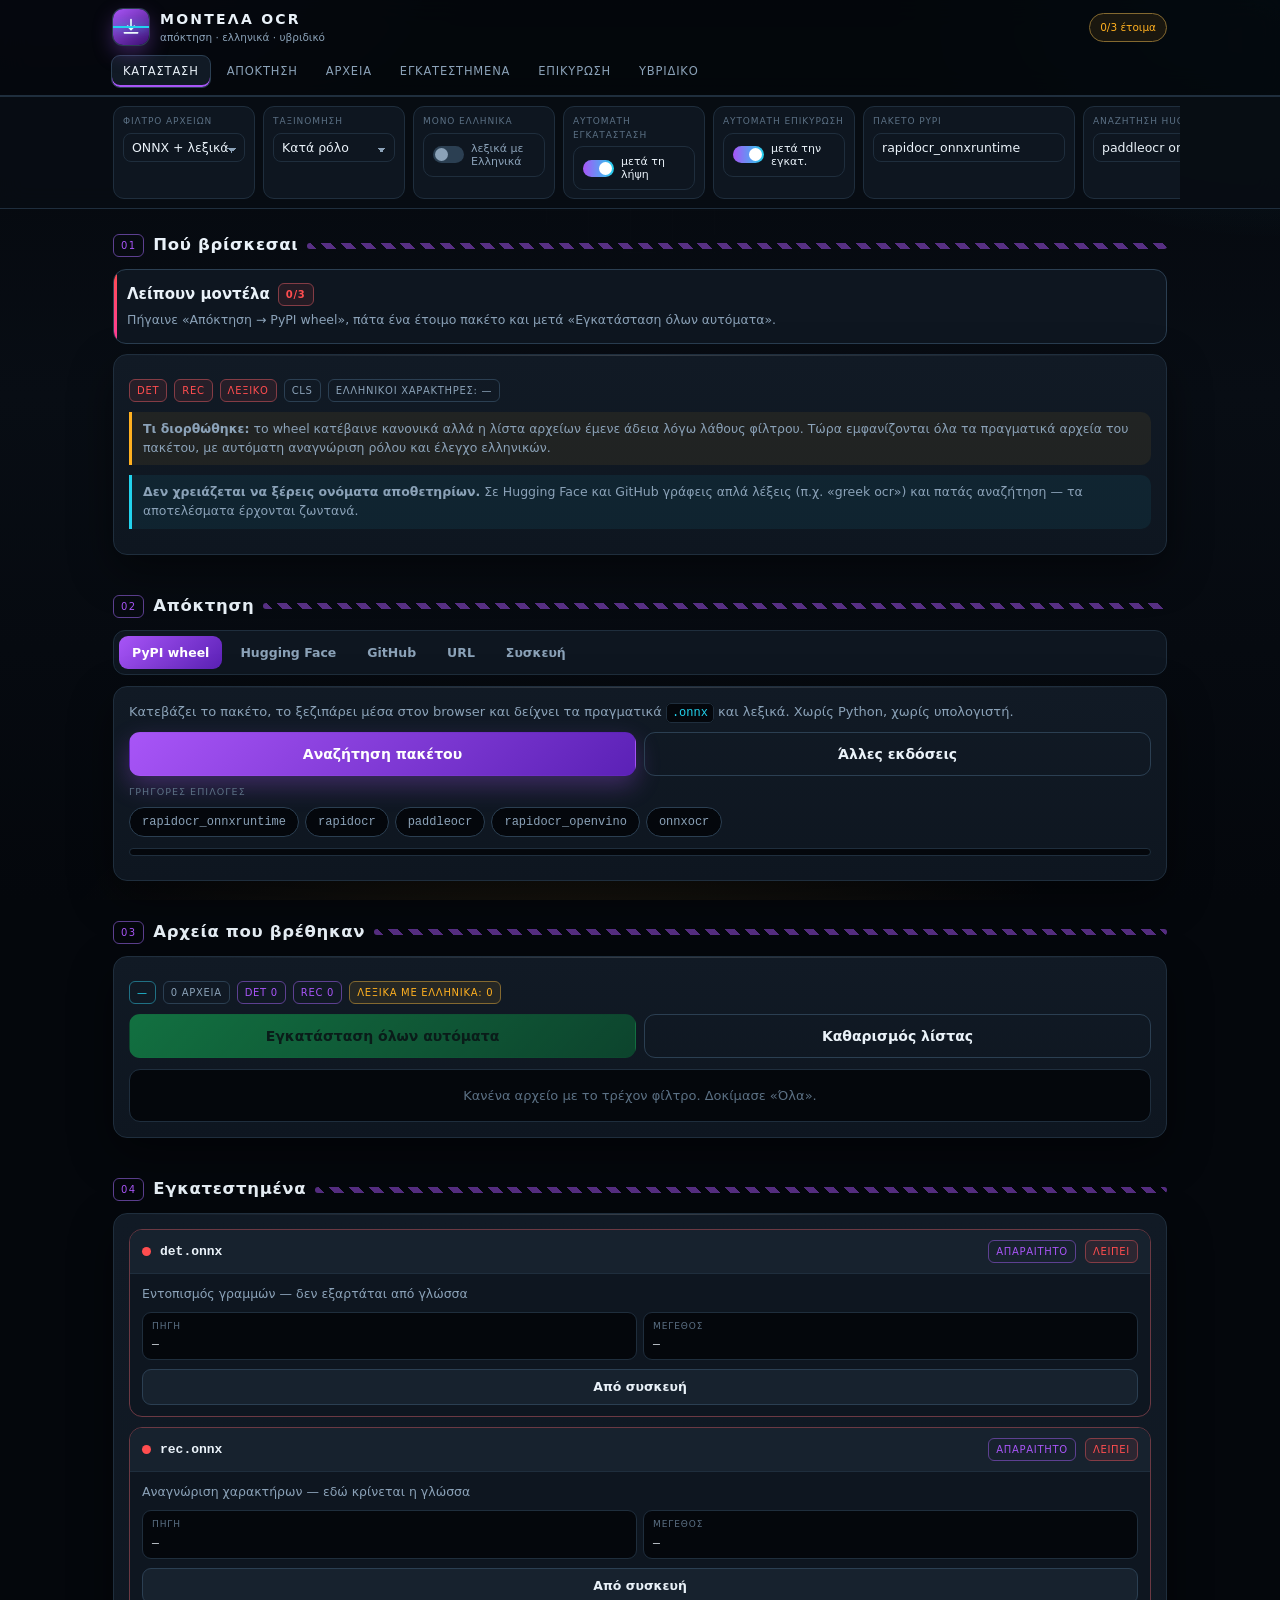
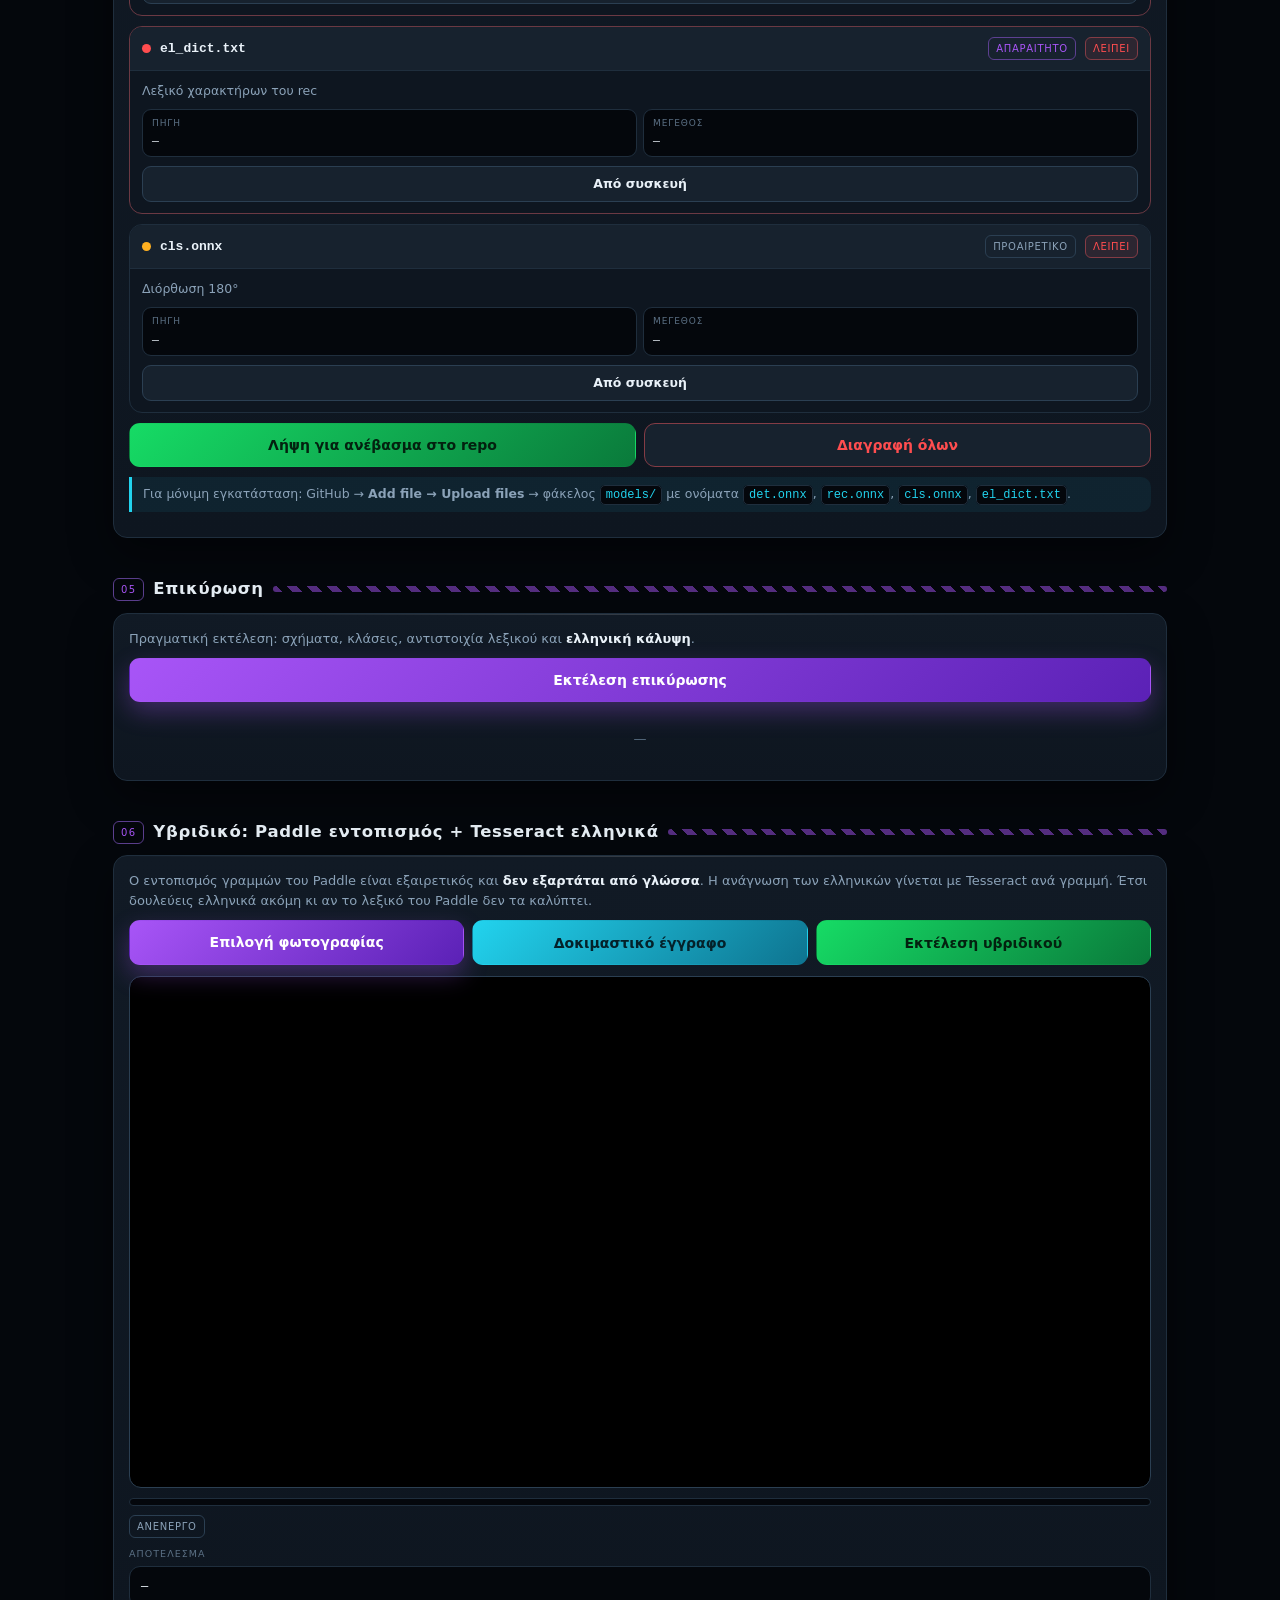
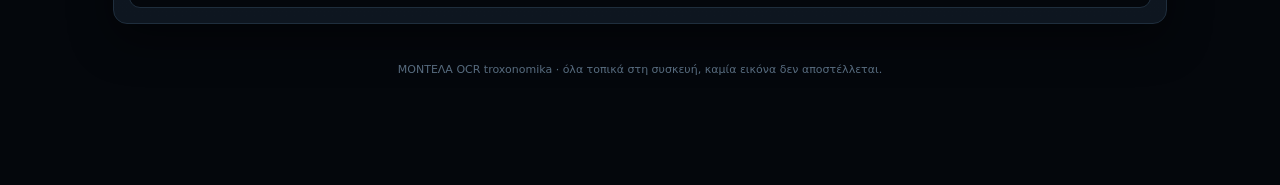
==== commit 596e8387: "Update print statement from 'Hello' to 'Goodbye'" ====
--- a/models.html
+++ b/models.html
@@ -4,7 +4,7 @@
 <meta charset="utf-8">
 <meta name="viewport" content="width=device-width, initial-scale=1, viewport-fit=cover">
 <meta name="theme-color" content="#04070C">
-<title>ΜΟΝΤΕΛΑ OCR · απόκτηση & επικύρωση</title>
+<title>ΜΟΝΤΕΛΑ OCR · απόκτηση & υβριδική δοκιμή</title>
 <style>
 :root{
   --a9:#04070C;--a8:#080D14;--a7:#0E1620;--sf:#111A25;--sf2:#17222E;--ln:#1F2E3D;--ln2:#2B3F52;
@@ -17,7 +17,7 @@
 --ink:#121820;--mut:#566173;--dim:#798492;--amber:#A56800;--cyan:#0E7490;--violet:#7C22CE;--plate:#1B4FD8;--lime:#4D7C0F;--magenta:#BE185D;--ok:#0E8F45;--bad:#C62828;--warn:#A56800;--info:#0369A1}
 [data-density="tight"]{--pad:10px;--r:11px}
 *{box-sizing:border-box}html{scroll-behavior:smooth}
-body{margin:0;background:var(--a9);color:var(--ink);font:15px/1.5 system-ui,-apple-system,"Segoe UI",Roboto,Arial,sans-serif;padding-bottom:100px;overflow-x:hidden}
+body{margin:0;background:var(--a9);color:var(--ink);font:var(--fs)/1.5 system-ui,-apple-system,"Segoe UI",Roboto,Arial,sans-serif;padding-bottom:100px;overflow-x:hidden}
 body::before{content:"";position:fixed;inset:0;z-index:-2;pointer-events:none;background:
  radial-gradient(760px 470px at 3% -12%,rgba(168,85,247,.17),transparent 62%),
  radial-gradient(640px 430px at 100% -2%,rgba(34,211,238,.14),transparent 60%),
@@ -48,12 +48,12 @@
 .rail{position:sticky;top:92px;z-index:60;background:color-mix(in srgb,var(--a8) 94%,transparent);backdrop-filter:blur(12px);border-block:1px solid var(--ln)}
 .railin{display:flex;gap:8px;overflow-x:auto;padding:9px 13px;max-width:1080px;margin:0 auto}
 .ctl{flex:none;width:142px;display:flex;flex-direction:column;gap:4px;background:var(--a7);border:1px solid var(--ln);border-radius:11px;padding:8px 9px}
-.ctl.w{width:210px}
+.ctl.w{width:212px}
 .ctl>small{font-size:9px;letter-spacing:.1em;text-transform:uppercase;color:var(--dim);display:flex;justify-content:space-between}
 .ctl>small b{color:var(--amber);font-weight:700}
 input,select,textarea,button{font-family:inherit;font-size:var(--fs);color:var(--ink)}
 input,select,textarea{width:100%;background:var(--a7);border:1px solid var(--ln);border-radius:10px;padding:9px 10px;outline:none}
-input:focus,select:focus,textarea:focus{border-color:var(--violet)}
+input:focus,select:focus{border-color:var(--violet)}
 select{appearance:none;background-image:linear-gradient(45deg,transparent 50%,var(--mut) 50%),linear-gradient(135deg,var(--mut) 50%,transparent 50%);background-position:calc(100% - 14px) 17px,calc(100% - 9px) 17px;background-size:5px 5px;background-repeat:no-repeat;padding-right:26px}
 .ctl select,.ctl input{padding:6px 8px;font-size:12.5px;border-radius:8px}
 .ctl select{background-position:calc(100% - 12px) 14px,calc(100% - 8px) 14px}
@@ -85,6 +85,7 @@
 .note.cy{border-left-color:var(--cyan);background:color-mix(in srgb,var(--cyan) 7%,transparent)}
 .note.am{border-left-color:var(--amber);background:color-mix(in srgb,var(--amber) 7%,transparent)}
 .note.bad{border-left-color:var(--bad);background:color-mix(in srgb,var(--bad) 7%,transparent)}
+.note.ok{border-left-color:var(--ok);background:color-mix(in srgb,var(--ok) 7%,transparent)}
 .tag{font-size:10px;letter-spacing:.07em;text-transform:uppercase;padding:3px 7px;border-radius:6px;border:1px solid var(--ln2);color:var(--mut);white-space:nowrap}
 .tag.g{color:var(--ok);border-color:color-mix(in srgb,var(--ok) 42%,var(--ln));background:color-mix(in srgb,var(--ok) 9%,transparent)}
 .tag.a{color:var(--amber);border-color:color-mix(in srgb,var(--amber) 45%,var(--ln));background:color-mix(in srgb,var(--amber) 9%,transparent)}
@@ -105,6 +106,9 @@
 .seg{display:flex;gap:5px;overflow-x:auto;background:var(--a7);border:1px solid var(--ln);border-radius:12px;padding:5px;margin-bottom:11px}
 .seg button{flex:none;border:0;background:transparent;border-radius:9px;padding:9px 13px;font-weight:650;cursor:pointer;color:var(--mut);font-size:12.5px;white-space:nowrap}
 .seg button.on{background:linear-gradient(135deg,var(--violet),#5B21B6);color:#fff}
+.chips{display:flex;gap:6px;flex-wrap:wrap;margin-top:8px}
+.chip{border:1px solid var(--ln2);background:var(--a9);border-radius:999px;padding:7px 12px;font-size:12px;cursor:pointer;color:var(--mut);font-family:var(--mono)}
+.chip:hover{border-color:var(--violet);color:var(--ink)}
 .slot{border:1px solid var(--ln);border-radius:13px;background:var(--a7);margin-bottom:10px;overflow:hidden}
 .slot.ok{border-color:color-mix(in srgb,var(--ok) 34%,var(--ln))}
 .slot.bad{border-color:color-mix(in srgb,var(--bad) 34%,var(--ln))}
@@ -117,19 +121,27 @@
 .kv div{background:var(--a9);border:1px solid var(--ln);border-radius:9px;padding:7px 9px;min-width:0}
 .kv small{display:block;font-size:9px;letter-spacing:.1em;text-transform:uppercase;color:var(--dim);margin-bottom:2px}
 .kv span{font-family:var(--mono);color:var(--ink);word-break:break-all}
-.files{max-height:340px;overflow:auto;border:1px solid var(--ln);border-radius:11px;background:var(--a9)}
+.files{max-height:400px;overflow:auto;border:1px solid var(--ln);border-radius:11px;background:var(--a9)}
 .fr{display:flex;gap:8px;align-items:center;padding:9px 11px;border-bottom:1px solid var(--ln);flex-wrap:wrap}
 .fr:last-child{border:0}
 .fr .n{font-family:var(--mono);font-size:12px;flex:1;min-width:150px;word-break:break-all}
-.fr select{max-width:120px;padding:5px 7px;font-size:12px}
+.fr select{max-width:118px;padding:5px 7px;font-size:12px}
+.res{display:flex;gap:8px;align-items:center;padding:10px 11px;border-bottom:1px solid var(--ln);cursor:pointer}
+.res:hover{background:var(--sf2)}
+.res .g{flex:1;min-width:0}
+.res b{font-size:12.5px;font-family:var(--mono);display:block;word-break:break-all}
+.res small{font-size:11px;color:var(--dim)}
 .pbar{height:8px;border-radius:4px;background:var(--a9);border:1px solid var(--ln);overflow:hidden}
 .pbar i{display:block;height:100%;width:0;background:linear-gradient(90deg,var(--violet),var(--cyan));transition:width .15s}
-.log{font-family:var(--mono);font-size:11px;max-height:190px;overflow:auto;background:var(--a9);border:1px solid var(--ln);border-radius:10px;padding:9px}
+.log{font-family:var(--mono);font-size:11px;max-height:170px;overflow:auto;background:var(--a9);border:1px solid var(--ln);border-radius:10px;padding:9px}
 .log div{padding:2px 0;color:var(--dim)}.log div.ok{color:var(--ok)}.log div.err{color:var(--bad)}.log div.warn{color:var(--amber)}
 .chk{display:flex;gap:8px;align-items:flex-start;font-size:12.5px;padding:6px 0;border-bottom:1px dashed var(--ln)}
 .chk:last-child{border:0}.chk b{flex:none;width:17px;text-align:center}
 .chk.p b{color:var(--ok)}.chk.f b{color:var(--bad)}.chk.w b{color:var(--amber)}
 .chk span{color:var(--mut)}
+.stage{border:1px solid var(--ln2);border-radius:12px;overflow:hidden;background:#000}
+.stage canvas{display:block;width:100%;height:auto}
+.txt{font-family:var(--mono);font-size:12px;white-space:pre-wrap;word-break:break-word;background:var(--a9);border:1px solid var(--ln);border-radius:11px;padding:11px;max-height:240px;overflow:auto}
 .empty{color:var(--dim);font-size:13px;text-align:center;padding:16px}
 #toast{position:fixed;left:12px;right:12px;bottom:14px;z-index:99;display:grid;gap:8px;pointer-events:none}
 .tst{background:var(--sf2);border:1px solid var(--ln2);border-left:4px solid var(--violet);border-radius:12px;padding:11px 13px;font-size:13px;box-shadow:0 16px 40px rgba(0,0,0,.55);animation:up .22s ease;pointer-events:auto}
@@ -145,27 +157,27 @@
 <header class="top">
   <div class="topin">
     <div class="mark"><svg width="20" height="20" viewBox="0 0 24 24" fill="none" stroke="#fff" stroke-width="2" stroke-linecap="round"><path d="M12 3v10M8 11l4 4 4-4M4 19h16"/></svg></div>
-    <div class="brand"><b>Μοντέλα OCR</b><span>απόκτηση · εγκατάσταση · επικύρωση</span></div>
+    <div class="brand"><b>Μοντέλα OCR</b><span>απόκτηση · ελληνικά · υβριδικό</span></div>
     <div class="pill" id="pill">έλεγχος…</div>
   </div>
   <nav class="tabs" id="tabs">
-    <a href="#diag" class="on">Διάγνωση</a><a href="#get">Απόκτηση</a><a href="#inst">Εγκατεστημένα</a>
-    <a href="#val">Επικύρωση</a><a href="#repo">Repo</a><a href="#help">Οδηγός</a>
+    <a href="#diag" class="on">Κατάσταση</a><a href="#get">Απόκτηση</a><a href="#found">Αρχεία</a>
+    <a href="#inst">Εγκατεστημένα</a><a href="#val">Επικύρωση</a><a href="#hyb">Υβριδικό</a>
   </nav>
 </header>
 
 <div class="rail"><div class="railin">
-  <label class="ctl w"><small>Πηγή repo (raw)</small><input id="cBase" spellcheck="false"></label>
+  <label class="ctl"><small>Φίλτρο αρχείων</small><select id="cFilt"><option value="onnx" selected>ONNX + λεξικά</option><option value="dict">Μόνο λεξικά</option><option value="all">Όλα</option></select></label>
+  <label class="ctl"><small>Ταξινόμηση</small><select id="cSort"><option value="role" selected>Κατά ρόλο</option><option value="size">Μεγαλύτερα πρώτα</option><option value="name">Αλφαβητικά</option></select></label>
+  <div class="ctl"><small>Μόνο ελληνικά</small><div class="sw" id="cGreek"><i></i><span>λεξικά με Ελληνικά</span></div></div>
+  <div class="ctl"><small>Αυτόματη εγκατάσταση</small><div class="sw on" id="cAutoInst"><i></i><span>μετά τη λήψη</span></div></div>
+  <div class="ctl"><small>Αυτόματη επικύρωση</small><div class="sw on" id="cAutoVal"><i></i><span>μετά την εγκατ.</span></div></div>
   <label class="ctl w"><small>Πακέτο PyPI</small><input id="cPkg" value="rapidocr_onnxruntime" spellcheck="false"></label>
-  <label class="ctl w"><small>GitHub owner/repo</small><input id="cGh" value="RapidAI/RapidOCR" spellcheck="false"></label>
-  <label class="ctl"><small>Κλαδί</small><input id="cBr" value="main" spellcheck="false"></label>
-  <label class="ctl w"><small>Hugging Face repo</small><input id="cHf" placeholder="owner/name" spellcheck="false"></label>
-  <label class="ctl"><small>Φίλτρο αρχείων</small><select id="cFilt"><option value="all">Όλα</option><option value="onnx" selected>ONNX + λεξικά</option><option value="dict">Μόνο λεξικά</option></select></label>
-  <div class="ctl"><small>Αυτόματη επικύρωση</small><div class="sw on" id="cAuto"><i></i><span>μετά τη λήψη</span></div></div>
-  <div class="ctl"><small>Ύποπτα μικρά</small><div class="sw on" id="cSniff"><i></i><span>ανίχνευση 404</span></div></div>
+  <label class="ctl w"><small>Αναζήτηση Hugging Face</small><input id="cHfQ" value="paddleocr onnx" spellcheck="false"></label>
+  <label class="ctl w"><small>Αναζήτηση GitHub</small><input id="cGhQ" value="paddleocr onnx" spellcheck="false"></label>
   <label class="ctl"><small>Θέμα</small><select id="cTheme"><option value="dark">Ασφάλτινο</option><option value="paper">Χαρτί</option></select></label>
   <label class="ctl"><small>Πυκνότητα</small><select id="cDens"><option value="cozy">Άνετη</option><option value="tight">Συμπαγής</option></select></label>
-  <label class="ctl"><small>Γραμματοσειρά <b id="vFs">14</b></small><input type="range" id="cFs" min="12" max="18" step="1" value="14"></label>
+  <label class="ctl"><small>Γράμματα <b id="vFs">14</b></small><input type="range" id="cFs" min="12" max="18" step="1" value="14"></label>
   <div class="ctl"><small>Επαναφορά</small><button class="btn sm gh" id="cReset" type="button">Reset</button></div>
   <div class="ctl"><small>Εξαγωγή</small><button class="btn sm gh" id="cExport" type="button">Manifest</button></div>
 </div></div>
@@ -173,112 +185,120 @@
 <div class="wrap">
 
 <section id="diag" class="rise">
-  <div class="hd"><span class="num">01</span><h2>Γιατί απέτυχαν οι λήψεις</h2><span class="bar"></span></div>
+  <div class="hd"><span class="num">01</span><h2>Πού βρίσκεσαι</h2><span class="bar"></span></div>
   <div id="verdict"></div>
   <div class="card">
+    <div class="stats" id="stateStats"></div>
+    <div class="note am"><b>Τι διορθώθηκε:</b> το wheel κατέβαινε κανονικά αλλά η λίστα αρχείων έμενε άδεια λόγω λάθους φίλτρου. Τώρα εμφανίζονται όλα τα πραγματικά αρχεία του πακέτου, με αυτόματη αναγνώριση ρόλου και έλεγχο ελληνικών.</div>
+    <div class="note cy"><b>Δεν χρειάζεται να ξέρεις ονόματα αποθετηρίων.</b> Σε Hugging Face και GitHub γράφεις απλά λέξεις (π.χ. «greek ocr») και πατάς αναζήτηση — τα αποτελέσματα έρχονται ζωντανά.</div>
+  </div>
+</section>
+
+<section id="get">
+  <div class="hd"><span class="num">02</span><h2>Απόκτηση</h2><span class="bar"></span></div>
+  <div class="seg" id="seg">
+    <button data-s="pypi" class="on">PyPI wheel</button><button data-s="hf">Hugging Face</button>
+    <button data-s="gh">GitHub</button><button data-s="url">URL</button><button data-s="dev">Συσκευή</button>
+  </div>
+
+  <div class="card" id="p-pypi">
+    <p class="lead">Κατεβάζει το πακέτο, το ξεζιπάρει μέσα στον browser και δείχνει τα πραγματικά <code class="i">.onnx</code> και λεξικά. Χωρίς Python, χωρίς υπολογιστή.</p>
     <div class="row">
-      <button class="btn pri" id="btnDiag" type="button">Έλεγχος τώρα</button>
-      <button class="btn gh" id="btnSame" type="button">Ίδια προέλευση (./)</button>
+      <button class="btn pri" id="btnPypi" type="button">Αναζήτηση πακέτου</button>
+      <button class="btn gh" id="btnPypiVers" type="button">Άλλες εκδόσεις</button>
     </div>
-    <div id="diagList" style="margin-top:11px"></div>
-    <label class="lbl">Καταγραφή δικτύου</label>
-    <div class="log" id="netlog"><div>—</div></div>
-  </div>
-</section>
-
-<section id="get">
-  <div class="hd"><span class="num">02</span><h2>Απόκτηση μοντέλων</h2><span class="bar"></span></div>
-  <div class="seg" id="seg">
-    <button data-s="dev" class="on">Συσκευή</button><button data-s="url">URL</button>
-    <button data-s="pypi">PyPI wheel</button><button data-s="hf">Hugging Face</button><button data-s="gh">GitHub</button>
-  </div>
-
-  <div class="card" id="p-dev">
-    <p class="lead">Αν έχεις ήδη τα αρχεία στη συσκευή, φόρτωσέ τα απευθείας. Μπαίνουν στην ίδια cache που διαβάζουν τα υπόλοιπα εργαλεία.</p>
+    <label class="lbl">Γρήγορες επιλογές</label>
+    <div class="chips" id="pkgChips"></div>
+    <div class="pbar" style="margin-top:11px"><i id="pypiBar"></i></div>
+    <div class="stats" id="pypiStats"></div>
+    <div id="pypiVers"></div>
+  </div>
+
+  <div class="card" id="p-hf" hidden>
+    <p class="lead">Γράψε λέξεις-κλειδιά και πάτα αναζήτηση. Δεν χρειάζεται να ξέρεις το αποθετήριο.</p>
+    <div class="row"><button class="btn pri" id="btnHfSearch" type="button">Αναζήτηση</button></div>
+    <label class="lbl">Γρήγορες αναζητήσεις</label><div class="chips" id="hfChips"></div>
+    <div class="files" id="hfRes" style="margin-top:10px"><div class="empty">—</div></div>
+    <div class="files" id="hfFiles" style="margin-top:10px" hidden></div>
+  </div>
+
+  <div class="card" id="p-gh" hidden>
+    <p class="lead">Αναζήτηση αποθετηρίων με λέξεις-κλειδιά, μετά σάρωση ολόκληρου του δέντρου για ONNX και λεξικά.</p>
+    <div class="row"><button class="btn pri" id="btnGhSearch" type="button">Αναζήτηση</button></div>
+    <label class="lbl">Γρήγορες αναζητήσεις</label><div class="chips" id="ghChips"></div>
+    <div class="files" id="ghRes" style="margin-top:10px"><div class="empty">—</div></div>
+    <div class="files" id="ghFiles" style="margin-top:10px" hidden></div>
+  </div>
+
+  <div class="card" id="p-url" hidden>
+    <div class="two">
+      <div><label class="lbl">Θέση</label><select id="urlSlot"><option value="det">DET</option><option value="rec">REC</option><option value="cls">CLS</option><option value="dict">ΛΕΞΙΚΟ</option></select></div>
+      <div><label class="lbl">Διεύθυνση</label><input id="urlIn" placeholder="https://…/model.onnx" spellcheck="false"></div>
+    </div>
+    <div class="row" style="margin-top:10px"><button class="btn pri" id="btnUrl" type="button">Λήψη & εγκατάσταση</button></div>
+  </div>
+
+  <div class="card" id="p-dev" hidden>
     <div class="two">
       <div><label class="lbl">Θέση</label><select id="devSlot"><option value="det">DET</option><option value="rec">REC</option><option value="cls">CLS</option><option value="dict">ΛΕΞΙΚΟ</option></select></div>
       <div style="display:flex;align-items:flex-end"><label class="btn pri" for="devFile" tabindex="0" role="button" style="width:100%">Επιλογή αρχείου</label></div>
     </div>
     <input class="srfile" type="file" id="devFile" accept=".onnx,.txt,application/octet-stream,text/plain">
   </div>
-
-  <div class="card" id="p-url" hidden>
-    <p class="lead">Οποιαδήποτε απευθείας διεύθυνση. Ελέγχεται ότι είναι πραγματικό ONNX και όχι σελίδα σφάλματος.</p>
-    <div class="two">
-      <div><label class="lbl">Θέση</label><select id="urlSlot"><option value="det">DET</option><option value="rec">REC</option><option value="cls">CLS</option><option value="dict">ΛΕΞΙΚΟ</option></select></div>
-      <div><label class="lbl">Διεύθυνση</label><input id="urlIn" placeholder="https://…/model.onnx" spellcheck="false"></div>
+</section>
+
+<section id="found">
+  <div class="hd"><span class="num">03</span><h2>Αρχεία που βρέθηκαν</h2><span class="bar"></span></div>
+  <div class="card">
+    <div class="stats" id="foundStats"><span class="tag">καμία πηγή ακόμη</span></div>
+    <div class="row" style="margin-top:10px">
+      <button class="btn go" id="btnInstAll" type="button" disabled>Εγκατάσταση όλων αυτόματα</button>
+      <button class="btn gh" id="btnClearFound" type="button">Καθαρισμός λίστας</button>
     </div>
-    <div class="row" style="margin-top:10px"><button class="btn pri" id="btnUrl" type="button">Λήψη & εγκατάσταση</button></div>
-  </div>
-
-  <div class="card" id="p-pypi" hidden>
-    <p class="lead">Τα πακέτα Python περιέχουν έτοιμα <code class="i">.onnx</code> και λεξικά. Το εργαλείο βρίσκει <span class="k">ζωντανά</span> το wheel, το ξεζιπάρει μέσα στον browser και σου δείχνει τα πραγματικά αρχεία. Δεν χρειάζεται Python.</p>
-    <div class="row">
-      <button class="btn pri" id="btnPypi" type="button">Αναζήτηση πακέτου</button>
-      <button class="btn gh" id="btnPypiVers" type="button">Άλλες εκδόσεις</button>
-    </div>
-    <div class="pbar" style="margin-top:10px"><i id="pypiBar"></i></div>
-    <div class="stats" id="pypiStats"></div>
-    <div id="pypiVers" style="margin-top:9px"></div>
-    <div class="files" id="pypiFiles" style="margin-top:10px"><div class="empty">Δεν έχει γίνει αναζήτηση.</div></div>
-  </div>
-
-  <div class="card" id="p-hf" hidden>
-    <p class="lead">Δώσε αναγνωριστικό αποθετηρίου και το εργαλείο εμφανίζει τα πραγματικά αρχεία που είναι δημοσιευμένα.</p>
-    <div class="row"><button class="btn pri" id="btnHf" type="button">Εμφάνιση αρχείων</button></div>
-    <div class="files" id="hfFiles" style="margin-top:10px"><div class="empty">—</div></div>
-  </div>
-
-  <div class="card" id="p-gh" hidden>
-    <p class="lead">Σαρώνει ολόκληρο το δέντρο του αποθετηρίου και βρίσκει κάθε <code class="i">.onnx</code> και λεξικό, σε οποιονδήποτε φάκελο.</p>
-    <div class="row"><button class="btn pri" id="btnGh" type="button">Σάρωση αποθετηρίου</button></div>
-    <div class="files" id="ghFiles" style="margin-top:10px"><div class="empty">—</div></div>
+    <div class="files" id="foundList" style="margin-top:11px"><div class="empty">Δεν έχει γίνει αναζήτηση.</div></div>
   </div>
 </section>
 
 <section id="inst">
-  <div class="hd"><span class="num">03</span><h2>Εγκατεστημένα</h2><span class="bar"></span></div>
+  <div class="hd"><span class="num">04</span><h2>Εγκατεστημένα</h2><span class="bar"></span></div>
   <div class="card">
     <div id="slots"></div>
     <div class="row">
-      <button class="btn go" id="btnDlAll" type="button">Λήψη όλων για ανέβασμα</button>
+      <button class="btn go" id="btnDlAll" type="button">Λήψη για ανέβασμα στο repo</button>
       <button class="btn bad" id="btnWipe" type="button">Διαγραφή όλων</button>
-      <a class="btn cy" href="./tune.html">Σάρωση</a>
-      <a class="btn am" href="./ocr-lab.html">Αναγνώριση</a>
     </div>
+    <div class="note cy">Για μόνιμη εγκατάσταση: GitHub → <b>Add file → Upload files</b> → φάκελος <code class="i">models/</code> με ονόματα <code class="i">det.onnx</code>, <code class="i">rec.onnx</code>, <code class="i">cls.onnx</code>, <code class="i">el_dict.txt</code>.</div>
   </div>
 </section>
 
 <section id="val">
-  <div class="hd"><span class="num">04</span><h2>Επικύρωση</h2><span class="bar"></span></div>
+  <div class="hd"><span class="num">05</span><h2>Επικύρωση</h2><span class="bar"></span></div>
   <div class="card">
-    <p class="lead">Πραγματικό inference με κενή είσοδο: σχήματα, κλάσεις εξόδου, αντιστοιχία λεξικού και — το κρίσιμο — <span class="k">αν το μοντέλο μπορεί να βγάλει ελληνικά</span>.</p>
+    <p class="lead">Πραγματική εκτέλεση: σχήματα, κλάσεις, αντιστοιχία λεξικού και <span class="k">ελληνική κάλυψη</span>.</p>
     <div class="row"><button class="btn pri" id="btnVal" type="button">Εκτέλεση επικύρωσης</button></div>
-    <div id="valOut" style="margin-top:11px"><div class="empty">Δεν έχει γίνει επικύρωση.</div></div>
+    <div id="valOut" style="margin-top:11px"><div class="empty">—</div></div>
   </div>
 </section>
 
-<section id="repo">
-  <div class="hd"><span class="num">05</span><h2>Μόνιμη εγκατάσταση στο repo</h2><span class="bar"></span></div>
+<section id="hyb">
+  <div class="hd"><span class="num">06</span><h2>Υβριδικό: Paddle εντοπισμός + Tesseract ελληνικά</h2><span class="bar"></span></div>
   <div class="card">
-    <p class="lead">Η cache αρκεί για να δουλέψουν τα εργαλεία σε αυτή τη συσκευή. Για να δουλεύουν παντού, ανέβασε τα αρχεία στον φάκελο <code class="i">models/</code> με τα σωστά ονόματα.</p>
-    <div class="note cy">GitHub → <b>Add file → Upload files</b> → φάκελος <code class="i">models/</code> → ονόματα <code class="i">det.onnx</code>, <code class="i">rec.onnx</code>, <code class="i">cls.onnx</code>, <code class="i">el_dict.txt</code>. Το «Λήψη όλων» τα κατεβάζει ήδη με αυτά τα ονόματα.</div>
-    <div id="repoState"></div>
+    <p class="lead">Ο εντοπισμός γραμμών του Paddle είναι εξαιρετικός και <span class="k">δεν εξαρτάται από γλώσσα</span>. Η ανάγνωση των ελληνικών γίνεται με Tesseract ανά γραμμή. Έτσι δουλεύεις ελληνικά ακόμη κι αν το λεξικό του Paddle δεν τα καλύπτει.</p>
+    <div class="row">
+      <label class="btn pri" for="hybFile" tabindex="0" role="button">Επιλογή φωτογραφίας</label>
+      <button class="btn cy" id="btnHybDemo" type="button">Δοκιμαστικό έγγραφο</button>
+      <button class="btn go" id="btnHybRun" type="button">Εκτέλεση υβριδικού</button>
+    </div>
+    <input class="srfile" type="file" id="hybFile" accept="image/*">
+    <div class="stage" id="hybStage" style="margin-top:11px"><canvas id="hybCv"></canvas></div>
+    <div class="pbar" style="margin-top:10px"><i id="hybBar"></i></div>
+    <div class="stats" id="hybStats"><span class="tag">ανενεργό</span></div>
+    <label class="lbl">Αποτέλεσμα</label>
+    <div class="txt" id="hybOut">—</div>
   </div>
 </section>
 
-<section id="help">
-  <div class="hd"><span class="num">06</span><h2>Οδηγός</h2><span class="bar"></span></div>
-  <div class="card">
-    <div class="chk p"><b>1</b><span>Το <code class="i">0.01 MB ✕</code> στη λήψη σημαίνει <b>404</b>: το αρχείο δεν υπάρχει στο repo. Δεν φταίει το δίκτυο.</span></div>
-    <div class="chk p"><b>2</b><span>Χρησιμοποίησε <b>PyPI wheel</b> για να πάρεις έτοιμα ONNX χωρίς υπολογιστή. Τα αρχεία που εμφανίζονται είναι τα πραγματικά περιεχόμενα του πακέτου.</span></div>
-    <div class="chk w"><b>!</b><span>Το <b>λεξικό πρέπει να είναι εκείνο του συγκεκριμένου rec</b>. Η επικύρωση συγκρίνει κλάσεις εξόδου με λεξικό+1 και το δείχνει καθαρά.</span></div>
-    <div class="chk w"><b>!</b><span>Αν το λεξικό δεν περιέχει ελληνικούς χαρακτήρες, το μοντέλο <b>δεν μπορεί</b> να διαβάσει ελληνικά — θα βγάζει λατινικά/κινέζικα. Η επικύρωση το επισημαίνει αντί να το κρύψει.</span></div>
-    <div class="chk p"><b>✓</b><span>Ό,τι κατεβαίνει αποθηκεύεται τοπικά. Καμία εικόνα υπόθεσης δεν αποστέλλεται πουθενά.</span></div>
-  </div>
-</section>
-
-<footer>ΜΟΝΤΕΛΑ OCR troxonomika · απόκτηση, εγκατάσταση και πραγματική επικύρωση στη συσκευή.</footer>
+<footer>ΜΟΝΤΕΛΑ OCR troxonomika · όλα τοπικά στη συσκευή, καμία εικόνα δεν αποστέλλεται.</footer>
 </div>
 <div id="toast"></div>
 
@@ -291,17 +311,13 @@
 function fmt(b){if(b==null)return "—";return b>=1048576?(b/1048576).toFixed(2)+" MB":b>=1024?(b/1024).toFixed(0)+" KB":b+" B";}
 function toast(m,k){var t=document.createElement("div");t.className="tst "+(k||"");t.textContent=m;$("#toast").appendChild(t);
  setTimeout(function(){t.style.opacity=0;t.style.transition="opacity .3s";setTimeout(function(){t.remove();},320);},4600);}
-function nlog(m,k){var d=document.createElement("div");d.className=k||"";d.textContent=m;var b=$("#netlog");
- if(b.firstChild&&b.firstChild.textContent==="—")b.innerHTML="";b.insertBefore(d,b.firstChild);while(b.children.length>60)b.removeChild(b.lastChild);}
+function nlog(m,k){var d=document.createElement("div");d.className=k||"";d.textContent=m;var b=$("#log")||null;if(!b)return;}
 function dl(n,data,ty){var b=data instanceof Blob?data:new Blob([data],{type:ty||"application/octet-stream"}),u=URL.createObjectURL(b),a=document.createElement("a");
  a.href=u;a.download=n;document.body.appendChild(a);a.click();setTimeout(function(){URL.revokeObjectURL(u);a.remove();},1500);}
-
 var origFetch=window.fetch.bind(window),NETB=0;
 window.fetch=function(u,o){var url=String(typeof u==="string"?u:(u&&u.url)||"");
  return origFetch(u,o).then(function(r){var L=+(r.headers.get("content-length")||0);if(r.ok)NETB+=L;
-  nlog((r.ok?"✓ ":"✕ ")+url+" · HTTP "+r.status+(L?" · "+fmt(L):""),r.ok?"ok":"err");
-  $("#pill").textContent="λήψεις "+fmt(NETB);$("#pill").className="pill"+(NETB?" warn":"");
-  return r;}).catch(function(e){nlog("✕ "+url+" · "+e.message,"err");throw e;});};
+  $("#pill").textContent="λήψεις "+fmt(NETB);$("#pill").className="pill"+(NETB?" warn":"");return r;});};
 
 /* ---------- IDB ---------- */
 function idb(){return new Promise(function(res,rej){var r=indexedDB.open("troxo_ocr_models",1);
@@ -311,68 +327,64 @@
 function get(k){return idb().then(function(d){return new Promise(function(res){var t=d.transaction("m","readonly"),q=t.objectStore("m").get(k);q.onsuccess=function(){res(q.result||null);};q.onerror=function(){res(null);};});}).catch(function(){return null;});}
 function del(k){return idb().then(function(d){return new Promise(function(res){var t=d.transaction("m","readwrite");if(k)t.objectStore("m").delete(k);else t.objectStore("m").clear();t.oncomplete=function(){res();};t.onerror=function(){res();};});}).catch(function(){});}
 
-/* ---------- inflate (raw DEFLATE) ---------- */
+/* ---------- inflate + zip ---------- */
 function inflateRaw(src){
  var sp=0,bb=0,bc=0,out=new Uint8Array(1<<16),ol=0;
  function grow(n){if(ol+n<=out.length)return;var cap=out.length;while(cap<ol+n)cap*=2;var nb=new Uint8Array(cap);nb.set(out.subarray(0,ol));out=nb;}
  function bits(need){var v=bb;while(bc<need){if(sp>=src.length)throw new Error("DEFLATE: πρόωρο τέλος");v|=src[sp++]<<bc;bc+=8;}bb=v>>>need;bc-=need;return v&((1<<need)-1);}
  function H(){this.count=new Int32Array(16);this.symbol=null;}
  function build(h,lens,n){var i,len;for(len=0;len<16;len++)h.count[len]=0;
-  for(i=0;i<n;i++)h.count[lens[i]]++;
-  if(h.count[0]===n)return 0;
+  for(i=0;i<n;i++)h.count[lens[i]]++;if(h.count[0]===n)return 0;
   var left=1;for(len=1;len<=15;len++){left<<=1;left-=h.count[len];if(left<0)return left;}
   var offs=new Int32Array(16);offs[1]=0;for(len=1;len<15;len++)offs[len+1]=offs[len]+h.count[len];
-  h.symbol=new Int32Array(n);for(i=0;i<n;i++)if(lens[i])h.symbol[offs[lens[i]]++]=i;
-  return left;}
+  h.symbol=new Int32Array(n);for(i=0;i<n;i++)if(lens[i])h.symbol[offs[lens[i]]++]=i;return left;}
  function decode(h){var code=0,first=0,index=0,len;
   for(len=1;len<=15;len++){code|=bits(1);var cnt=h.count[len];
-   if(code-cnt<first)return h.symbol[index+(code-first)];
-   index+=cnt;first+=cnt;first<<=1;code<<=1;}
+   if(code-cnt<first)return h.symbol[index+(code-first)];index+=cnt;first+=cnt;first<<=1;code<<=1;}
   throw new Error("DEFLATE: άκυρος κώδικας");}
  var LENS=[3,4,5,6,7,8,9,10,11,13,15,17,19,23,27,31,35,43,51,59,67,83,99,115,131,163,195,227,258];
  var LEXT=[0,0,0,0,0,0,0,0,1,1,1,1,2,2,2,2,3,3,3,3,4,4,4,4,5,5,5,5,0];
  var DIST=[1,2,3,4,5,7,9,13,17,25,33,49,65,97,129,193,257,385,513,769,1025,1537,2049,3073,4097,6145,8193,12289,16385,24577];
  var DEXT=[0,0,0,0,1,1,2,2,3,3,4,4,5,5,6,6,7,7,8,8,9,9,10,10,11,11,12,12,13,13];
- var fixedL=null,fixedD=null;
- function fixed(){if(fixedL)return;var l=new Uint8Array(288),i;
+ var fL=null,fD=null;
+ function fixed(){if(fL)return;var l=new Uint8Array(288),i;
   for(i=0;i<144;i++)l[i]=8;for(;i<256;i++)l[i]=9;for(;i<280;i++)l[i]=7;for(;i<288;i++)l[i]=8;
-  fixedL=new H();build(fixedL,l,288);var d=new Uint8Array(30);for(i=0;i<30;i++)d[i]=5;fixedD=new H();build(fixedD,d,30);}
- function codes(lh,dh){var sym,len,dist;
+  fL=new H();build(fL,l,288);var d=new Uint8Array(30);for(i=0;i<30;i++)d[i]=5;fD=new H();build(fD,d,30);}
+ function codes(lh,dh){var sym;
   do{sym=decode(lh);
    if(sym<256){grow(1);out[ol++]=sym;}
-   else if(sym>256){sym-=257;if(sym>=29)throw new Error("DEFLATE: άκυρο μήκος");
-    len=LENS[sym]+bits(LEXT[sym]);dist=decode(dh);if(dist>=30)throw new Error("DEFLATE: άκυρη απόσταση");
-    var d=DIST[dist]+bits(DEXT[dist]);if(d>ol)throw new Error("DEFLATE: απόσταση εκτός ορίων");
+   else if(sym>256){sym-=257;if(sym>=29)throw new Error("DEFLATE: μήκος");
+    var len=LENS[sym]+bits(LEXT[sym]),di=decode(dh);if(di>=30)throw new Error("DEFLATE: απόσταση");
+    var d=DIST[di]+bits(DEXT[di]);if(d>ol)throw new Error("DEFLATE: εκτός ορίων");
     grow(len);for(var i=0;i<len;i++){out[ol]=out[ol-d];ol++;}}
   }while(sym!==256);}
  var last;
  do{last=bits(1);var type=bits(2);
   if(type===0){bb=0;bc=0;if(sp+4>src.length)throw new Error("DEFLATE: header");
    var len=src[sp]|(src[sp+1]<<8);sp+=4;grow(len);for(var i=0;i<len;i++)out[ol++]=src[sp++];}
-  else if(type===1){fixed();codes(fixedL,fixedD);}
+  else if(type===1){fixed();codes(fL,fD);}
   else if(type===2){
    var nlen=bits(5)+257,ndist=bits(5)+1,hclen=bits(4)+4;
-   var order=[16,17,18,0,8,7,9,6,10,5,11,4,12,3,13,2,14,1,15];
-   var cl=new Uint8Array(19),i2;for(i2=0;i2<hclen;i2++)cl[order[i2]]=bits(3);
+   var order=[16,17,18,0,8,7,9,6,10,5,11,4,12,3,13,2,14,1,15],cl=new Uint8Array(19),i2;
+   for(i2=0;i2<hclen;i2++)cl[order[i2]]=bits(3);
    var ch=new H();if(build(ch,cl,19))throw new Error("DEFLATE: code lengths");
    var lens=new Uint8Array(nlen+ndist),idx=0;
    while(idx<nlen+ndist){var s=decode(ch);
     if(s<16)lens[idx++]=s;
     else{var rep,val=0;
      if(s===16){if(!idx)throw new Error("DEFLATE: repeat");val=lens[idx-1];rep=3+bits(2);}
-     else if(s===17){rep=3+bits(3);}else{rep=11+bits(7);}
+     else if(s===17)rep=3+bits(3);else rep=11+bits(7);
      if(idx+rep>nlen+ndist)throw new Error("DEFLATE: overflow");
      while(rep--)lens[idx++]=val;}}
    var lh=new H(),dh=new H();
    if(build(lh,lens.subarray(0,nlen),nlen)||build(dh,lens.subarray(nlen),ndist))throw new Error("DEFLATE: πίνακες");
    codes(lh,dh);
-  } else throw new Error("DEFLATE: άκυρος τύπος μπλοκ");
+  } else throw new Error("DEFLATE: τύπος");
  }while(!last);
  return out.subarray(0,ol);
 }
 function unzip(buf){
- var u=new Uint8Array(buf),dv=new DataView(buf),i,eocd=-1;
- var start=Math.max(0,u.length-66000);
+ var u=new Uint8Array(buf),dv=new DataView(buf),i,eocd=-1,start=Math.max(0,u.length-66000);
  for(i=u.length-22;i>=start;i--){if(dv.getUint32(i,true)===0x06054b50){eocd=i;break;}}
  if(eocd<0)throw new Error("Δεν είναι έγκυρο ZIP/wheel.");
  var n=dv.getUint16(eocd+10,true),cd=dv.getUint32(eocd+16,true),p=cd,files=[];
@@ -382,19 +394,16 @@
   var nl=dv.getUint16(p+28,true),el=dv.getUint16(p+30,true),cl=dv.getUint16(p+32,true),lo=dv.getUint32(p+42,true);
   var name=new TextDecoder().decode(u.subarray(p+46,p+46+nl));
   files.push({name:name,method:method,csz:csz,usz:usz,lo:lo});
-  p+=46+nl+el+cl;
- }
+  p+=46+nl+el+cl;}
  function read(f){
-  var nl=dv.getUint16(f.lo+26,true),el=dv.getUint16(f.lo+28,true),ds=f.lo+30+nl+el;
-  var raw=u.subarray(ds,ds+f.csz);
+  var nl=dv.getUint16(f.lo+26,true),el=dv.getUint16(f.lo+28,true),ds=f.lo+30+nl+el,raw=u.subarray(ds,ds+f.csz);
   if(f.method===0)return raw;
   if(f.method===8)return inflateRaw(raw);
-  throw new Error("Μη υποστηριζόμενη συμπίεση: "+f.method);
- }
+  throw new Error("Μη υποστηριζόμενη συμπίεση "+f.method);}
  return{files:files,read:read};
 }
 
-/* ---------- ONNX / ORT ---------- */
+/* ---------- ORT ---------- */
 var SESS={det:null,rec:null,cls:null},DICT=null,META={};
 function ensureOrt(){
  if(window.ort)return Promise.resolve();
@@ -403,7 +412,7 @@
    return new Promise(function(res,rej){var s=document.createElement("script");s.src=u;s.onload=function(){res();};s.onerror=function(){rej(new Error("τοπική βιβλιοθήκη"));};document.head.appendChild(s);});}
   return new Promise(function(res,rej){var s=document.createElement("script");
    s.src="https://cdn.jsdelivr.net/npm/onnxruntime-web@1.19.2/dist/ort.min.js";
-   s.onload=function(){res();};s.onerror=function(){rej(new Error("αποτυχία φόρτωσης ONNX Runtime"));};document.head.appendChild(s);});
+   s.onload=function(){res();};s.onerror=function(){rej(new Error("αποτυχία ONNX Runtime"));};document.head.appendChild(s);});
  }).then(function(){return get("lib/wasm").then(function(w){
   try{window.ort.env.wasm.numThreads=1;window.ort.env.wasm.simd=true;
    if(w&&w.buf)window.ort.env.wasm.wasmBinary=w.buf;
@@ -412,326 +421,483 @@
 function looksOnnx(buf){var u=new Uint8Array(buf,0,Math.min(16,buf.byteLength));return buf.byteLength>20000&&u[0]===0x08;}
 function parseDict(t){var ls=String(t).split(/\r?\n/);while(ls.length&&ls[ls.length-1]==="")ls.pop();if(ls[ls.length-1]!==" ")ls.push(" ");return ls;}
 function greekCount(chars){return chars.filter(function(c){return /^[Α-Ωα-ωάέήίόύώϊϋΐΰΆΈΉΊΌΎΏ]$/.test(c);}).length;}
+function roleOf(name){
+ var n=name.toLowerCase();
+ if(/\.(txt|json)$/.test(n)&&/keys|dict|alphabet|character|label/.test(n))return "dict";
+ if(/\.onnx$/.test(n)){
+  if(/cls|angle|orient/.test(n))return "cls";
+  if(/det|db_/.test(n))return "det";
+  if(/rec|crnn|svtr/.test(n))return "rec";
+  return "det";}
+ return null;
+}
 
 /* ---------- install ---------- */
 function install(slot,data,name){
  if(slot==="dict"){
   var txt=typeof data==="string"?data:new TextDecoder().decode(data);
   DICT=parseDict(txt);META.dict={chars:DICT.length,greek:greekCount(DICT)};
-  return put("dict",{text:txt,name:name||"el_dict.txt"}).then(function(){renderSlots();toast("Λεξικό: "+DICT.length+" χαρακτήρες.","ok");});
+  return put("dict",{text:txt,name:name||"el_dict.txt"}).then(function(){renderSlots();toast("Λεξικό: "+DICT.length+" χαρακτήρες, "+META.dict.greek+" ελληνικοί.","ok");});
  }
- var buf=data instanceof ArrayBuffer?data:data.buffer;
- if(!looksOnnx(buf))return Promise.reject(new Error("Το αρχείο δεν μοιάζει με ONNX (πιθανή σελίδα σφάλματος ή λάθος αρχείο)."));
+ var buf=data instanceof ArrayBuffer?data:(data.buffer||data);
+ if(!looksOnnx(buf))return Promise.reject(new Error("Δεν μοιάζει με ONNX: "+name));
  return put(slot,{buf:buf,name:name||slot+".onnx"}).then(function(){
-  if(!$("#cAuto").classList.contains("on")){renderSlots();toast(slot.toUpperCase()+" εγκαταστάθηκε ("+fmt(buf.byteLength)+").","ok");return;}
   return ensureOrt().then(function(){return window.ort.InferenceSession.create(buf,{executionProviders:["wasm"],graphOptimizationLevel:"all"});})
    .then(function(s){SESS[slot]=s;META[slot]={in:s.inputNames.join(","),out:s.outputNames.join(","),bytes:buf.byteLength};
     renderSlots();toast(slot.toUpperCase()+" έτοιμο ("+fmt(buf.byteLength)+").","ok");})
-   .catch(function(e){renderSlots();toast("Αποθηκεύτηκε αλλά δεν φορτώθηκε: "+e.message,"warn");});
+   .catch(function(e){renderSlots();toast("Αποθηκεύτηκε, δεν φορτώθηκε: "+e.message,"warn");});
  });
 }
 
-/* ---------- diagnosis ---------- */
-var DIAG={};
-function renderVerdict(){
- var need=["det","rec","dict"],have=0;
- need.forEach(function(k){if(SESS[k]||(k==="dict"&&DICT))have++;});
- var greek=DICT?greekCount(DICT):0;
- var v=$("#verdict");
- if(have===3&&greek>=25){
-  v.innerHTML='<div class="verdict ok"><h3>Έτοιμο <span class="tag g">3/3</span><span class="tag g">ελληνικά '+greek+'</span></h3><p>Και τα τρία αρχεία είναι εγκατεστημένα και το λεξικό καλύπτει ελληνικά. Μπορείς να πας στη σάρωση.</p></div>';
- }else if(have===3){
-  v.innerHTML='<div class="verdict warn"><h3>Μοντέλα εγκατεστημένα, αλλά <span class="tag a">χωρίς ελληνικά</span></h3><p>Το λεξικό έχει '+greek+' ελληνικούς χαρακτήρες. Αυτό το μοντέλο αναγνώρισης δεν μπορεί να αποδώσει ελληνικό κείμενο — θα βγάζει λατινικά/κινέζικα. Χρειάζεται μοντέλο με ελληνική κάλυψη ή fine-tune.</p></div>';
- }else{
-  var missing=need.filter(function(k){return !(SESS[k]||(k==="dict"&&DICT));}).map(function(k){return k.toUpperCase();});
-  v.innerHTML='<div class="verdict bad"><h3>Λείπουν: '+missing.join(", ")+' <span class="tag r">'+have+'/3</span></h3><p>Τα <code class="i">./models/…</code> δεν υπάρχουν στο repo — γι\' αυτό οι λήψεις έδειχναν ✕ με ~10 KB (σελίδα 404). Πήγαινε στην «Απόκτηση» και χρησιμοποίησε <b>PyPI wheel</b> για να τα πάρεις χωρίς υπολογιστή.</p></div>';
- }
- $("#pill").textContent=have+"/3 έτοιμα";$("#pill").className="pill"+(have===3?"":" warn");
-}
-function diagnose(){
- var base=$("#cBase").value.trim().replace(/\/?$/,"/");
- var targets=[["det","models/det.onnx"],["rec","models/rec.onnx"],["cls","models/cls.onnx"],["dict","models/el_dict.txt"]];
- $("#diagList").innerHTML=targets.map(function(t){return '<div class="chk" data-d="'+t[0]+'"><b>·</b><span>'+esc(t[1])+' — έλεγχος…</span></div>';}).join("");
- targets.forEach(function(t){
-  origFetch(base+t[1],{cache:"no-store"}).then(function(r){
-   return r.text().then(function(txt){
-    var el=document.querySelector('[data-d="'+t[0]+'"]');
-    var is404=!r.ok;
-    var head=txt.slice(0,120).replace(/\s+/g," ");
-    var cls=is404?"f":"p";
-    var msg=is404?("HTTP "+r.status+" — δεν υπάρχει στο repo. Αρχή απάντησης: «"+head.slice(0,60)+"…»")
-                  :("βρέθηκε, "+fmt(new Blob([txt]).size));
-    el.className="chk "+cls;el.innerHTML="<b>"+(is404?"✕":"✓")+"</b><span>"+esc(t[1])+" — "+esc(msg)+"</span>";
-    DIAG[t[0]]={ok:!is404,status:r.status};
-   });
-  }).catch(function(e){
-   var el=document.querySelector('[data-d="'+t[0]+'"]');
-   el.className="chk f";el.innerHTML="<b>✕</b><span>"+esc(t[1])+" — "+esc(e.message)+" (δίκτυο/CORS)</span>";
-   DIAG[t[0]]={ok:false,err:e.message};
-  });
- });
-}
-$("#btnDiag").onclick=diagnose;
-$("#btnSame").onclick=function(){$("#cBase").value="./";diagnose();};
-
-/* ---------- slots ---------- */
-var SLOTS=[{k:"det",t:"det.onnx",req:true,d:"Εντοπισμός γραμμών (DBNet)"},
- {k:"rec",t:"rec.onnx",req:true,d:"Αναγνώριση χαρακτήρων (CRNN/SVTR)"},
- {k:"dict",t:"el_dict.txt",req:true,d:"Λεξικό χαρακτήρων του rec"},
- {k:"cls",t:"cls.onnx",req:false,d:"Διόρθωση περιστροφής 180°"}];
-function renderSlots(){
- Promise.all(SLOTS.map(function(s){return get(s.k);})).then(function(vals){
-  $("#slots").innerHTML=SLOTS.map(function(s,i){
-   var v=vals[i],ok=!!v,meta=META[s.k];
-   var size=v?(s.k==="dict"?new Blob([v.text||""]).size:(v.buf?v.buf.byteLength:0)):0;
-   var h='<div class="slot '+(ok?"ok":(s.req?"bad":""))+'" data-k="'+s.k+'"><div class="sh"><i class="'+(ok?"g":s.req?"r":"a")+'"></i><b>'+s.t+'</b>'+
-    '<span class="tag '+(s.req?"v":"")+'">'+(s.req?"απαραίτητο":"προαιρετικό")+'</span>'+
-    '<span class="tag '+(ok?"g":"r")+'">'+(ok?"εγκατεστημένο":"λείπει")+'</span></div><div class="sb">'+
-    '<div style="font-size:12.5px;color:var(--mut);margin-bottom:8px">'+esc(s.d)+'</div><div class="kv">'+
-    '<div><small>Πηγή</small><span>'+esc(v&&v.name?v.name:"—")+'</span></div>'+
-    '<div><small>Μέγεθος</small><span>'+(size?fmt(size):"—")+'</span></div>';
-   if(s.k==="dict"&&DICT)h+='<div><small>Χαρακτήρες</small><span>'+DICT.length+'</span></div><div><small>Ελληνικοί</small><span>'+greekCount(DICT)+'</span></div>';
-   if(meta&&meta.in)h+='<div><small>Είσοδοι</small><span>'+esc(meta.in)+'</span></div><div><small>Έξοδοι</small><span>'+esc(meta.out)+'</span></div>';
-   h+='</div><div class="row"><label class="btn sm" for="f-'+s.k+'" tabindex="0" role="button">Από συσκευή</label>';
-   if(ok)h+='<button class="btn sm gh" data-a="dl" type="button">Λήψη</button><button class="btn sm bad" data-a="del" type="button">Αφαίρεση</button>';
-   h+='</div><input class="srfile" type="file" id="f-'+s.k+'" accept="'+(s.k==="dict"?".txt,text/plain":".onnx")+'"></div></div>';
-   return h;
-  }).join("");
-  SLOTS.forEach(function(s){
-   var el=document.getElementById("f-"+s.k);
-   el.onchange=function(){var f=this.files[0];if(!f)return;
-    var p=s.k==="dict"?f.text():f.arrayBuffer();
-    p.then(function(d){return install(s.k,d,f.name);}).catch(function(e){toast(e.message,"err");});
-    this.value="";};
-  });
-  renderVerdict();renderRepo();
- });
-}
-$("#slots").addEventListener("click",function(e){
- var b=e.target.closest("[data-a]");if(!b)return;
- var k=e.target.closest(".slot").dataset.k;
- get(k).then(function(v){
-  if(!v)return;
-  if(b.dataset.a==="del"){del(k).then(function(){SESS[k]=null;if(k==="dict")DICT=null;delete META[k];renderSlots();toast("Αφαιρέθηκε.","warn");});}
-  else{var name=k==="dict"?"el_dict.txt":k+".onnx";
-   dl(name,k==="dict"?new Blob([v.text],{type:"text/plain;charset=utf-8"}):new Blob([v.buf]));}
- });
-});
-$("#btnWipe").onclick=function(){del(null).then(function(){SESS={det:null,rec:null,cls:null};DICT=null;META={};renderSlots();toast("Όλα διαγράφηκαν.","warn");});};
-$("#btnDlAll").onclick=function(){
- var seq=["det","rec","cls","dict"],i=0;
- (function next(){if(i>=seq.length){toast("Ολοκληρώθηκε. Ανέβασέ τα στον φάκελο models/.","ok");return;}
-  var k=seq[i++];get(k).then(function(v){if(v)dl(k==="dict"?"el_dict.txt":k+".onnx",k==="dict"?new Blob([v.text],{type:"text/plain;charset=utf-8"}):new Blob([v.buf]));
-   setTimeout(next,500);});})();
-};
-function renderRepo(){
- Promise.all(SLOTS.map(function(s){return get(s.k);})).then(function(vals){
-  var ok=vals.filter(Boolean).length;
-  $("#repoState").innerHTML='<div class="stats"><span class="tag '+(ok>=3?"g":"a")+'">στη συσκευή: '+ok+'/4</span>'+
-   SLOTS.map(function(s,i){return '<span class="tag '+(vals[i]?"g":"")+'">'+s.t+'</span>';}).join("")+'</div>';
- });
-}
-
-/* ---------- file list renderer ---------- */
-function fileList(box,items,fetcher){
- if(!items.length){box.innerHTML='<div class="empty">Δεν βρέθηκαν αρχεία με το τρέχον φίλτρο.</div>';return;}
- box.innerHTML=items.map(function(it,i){
-  return '<div class="fr" data-i="'+i+'"><span class="n">'+esc(it.name)+'</span>'+
-   (it.size?'<span class="tag">'+fmt(it.size)+'</span>':'')+
-   '<select data-slot><option value="det">DET</option><option value="rec">REC</option><option value="cls">CLS</option><option value="dict">ΛΕΞΙΚΟ</option></select>'+
-   '<button class="btn sm go" data-get type="button">Εγκατάσταση</button></div>';
- }).join("");
- [].forEach.call(box.querySelectorAll(".fr"),function(row,i){
-  var it=items[i],sel=row.querySelector("[data-slot]");
-  var n=it.name.toLowerCase();
-  sel.value=/dict|keys|alphabet|character/.test(n)?"dict":/cls|angle|orient/.test(n)?"cls":/det|db/.test(n)?"det":/rec|crnn|svtr/.test(n)?"rec":"det";
+/* ---------- found list ---------- */
+var FOUND=[],FOUNDSRC="";
+function passes(name){
+ var f=$("#cFilt").value,n=name.toLowerCase();
+ if(f==="all")return true;
+ if(f==="dict")return roleOf(n)==="dict";
+ return /\.onnx$/.test(n)||roleOf(n)==="dict";
+}
+function addFound(items,src,reader){
+ FOUNDSRC=src;
+ FOUND=items.filter(function(it){return passes(it.name)&&it.size>0;}).map(function(it){
+  var o={name:it.name,size:it.size,role:roleOf(it.name)||"det",ref:it.ref,read:reader,greek:null};
+  if(o.role==="dict"&&it.size<400000){try{var t=new TextDecoder().decode(reader(it.ref));o.greek=greekCount(parseDict(t));}catch(e){}}
+  return o;});
+ renderFound();
+}
+function renderFound(){
+ var list=FOUND.slice();
+ if($("#cGreek").classList.contains("on"))list=list.filter(function(f){return f.role==="dict"&&f.greek>0;});
+ var s=$("#cSort").value;
+ if(s==="size")list.sort(function(a,b){return b.size-a.size;});
+ else if(s==="name")list.sort(function(a,b){return a.name.localeCompare(b.name);});
+ else list.sort(function(a,b){var o={det:0,rec:1,dict:2,cls:3};return o[a.role]-o[b.role]||b.size-a.size;});
+ $("#foundStats").innerHTML='<span class="tag c">'+esc(FOUNDSRC||"—")+'</span><span class="tag">'+list.length+' αρχεία</span>'+
+  '<span class="tag v">DET '+list.filter(function(f){return f.role==="det";}).length+'</span>'+
+  '<span class="tag v">REC '+list.filter(function(f){return f.role==="rec";}).length+'</span>'+
+  '<span class="tag '+(list.some(function(f){return f.role==="dict"&&f.greek>0;})?"g":"a")+'">λεξικά με ελληνικά: '+list.filter(function(f){return f.role==="dict"&&f.greek>0;}).length+'</span>';
+ $("#btnInstAll").disabled=!list.length;
+ if(!list.length){$("#foundList").innerHTML='<div class="empty">Κανένα αρχείο με το τρέχον φίλτρο. Δοκίμασε «Όλα».</div>';return;}
+ $("#foundList").innerHTML=list.map(function(f,i){
+  return '<div class="fr" data-i="'+i+'"><span class="n">'+esc(f.name)+'</span>'+
+   '<span class="tag">'+fmt(f.size)+'</span>'+
+   (f.role==="dict"?'<span class="tag '+(f.greek>0?"g":"r")+'">ελληνικά '+(f.greek==null?"?":f.greek)+'</span>':'')+
+   '<select data-slot><option value="det"'+(f.role==="det"?" selected":"")+'>DET</option><option value="rec"'+(f.role==="rec"?" selected":"")+'>REC</option><option value="cls"'+(f.role==="cls"?" selected":"")+'>CLS</option><option value="dict"'+(f.role==="dict"?" selected":"")+'>ΛΕΞΙΚΟ</option></select>'+
+   '<button class="btn sm go" data-get type="button">Εγκατάσταση</button></div>';}).join("");
+ [].forEach.call($("#foundList").querySelectorAll(".fr"),function(row,i){
+  var f=list[i];
   row.querySelector("[data-get]").onclick=function(){
-   var btn=this;btn.disabled=true;btn.textContent="Λήψη…";
-   fetcher(it).then(function(d){return install(sel.value,d,it.name.split("/").pop());})
-    .then(function(){btn.textContent="Έγινε";btn.className="btn sm gh";})
+   var btn=this,slot=row.querySelector("[data-slot]").value;btn.disabled=true;btn.textContent="…";
+   Promise.resolve().then(function(){
+    var d=f.read(f.ref);
+    if(slot==="dict")return install("dict",new TextDecoder().decode(d),f.name.split("/").pop());
+    return install(slot,d.buffer.slice(d.byteOffset,d.byteOffset+d.byteLength),f.name.split("/").pop());
+   }).then(function(){btn.textContent="Έγινε";btn.className="btn sm gh";})
     .catch(function(e){btn.disabled=false;btn.textContent="Ξανά";toast(e.message,"err");});
   };
  });
 }
-function passes(name){
- var f=$("#cFilt").value,n=name.toLowerCase();
- if(f==="all")return true;
- if(f==="dict")return /\.(txt|json)$/.test(n)&&/dict|keys|alphabet|character/.test(n);
- return /\.onnx$/.test(n)||(/\.(txt)$/.test(n)&&/dict|keys|alphabet|character/.test(n));
-}
-
-/* ---------- sources ---------- */
-$("#seg").addEventListener("click",function(e){
- var b=e.target.closest("[data-s]");if(!b)return;
- [].forEach.call(this.children,function(c){c.classList.toggle("on",c===b);});
- ["dev","url","pypi","hf","gh"].forEach(function(s){$("#p-"+s).hidden=s!==b.dataset.s;});
-});
-$("#devFile").onchange=function(){var f=this.files[0];if(!f)return;var slot=$("#devSlot").value;
- var p=slot==="dict"?f.text():f.arrayBuffer();
- p.then(function(d){return install(slot,d,f.name);}).catch(function(e){toast(e.message,"err");});this.value="";};
-$("#btnUrl").onclick=function(){
- var u=$("#urlIn").value.trim(),slot=$("#urlSlot").value;
- if(!u){toast("Γράψε διεύθυνση.","warn");return;}
- window.fetch(u,{cache:"no-store"}).then(function(r){if(!r.ok)throw new Error("HTTP "+r.status);return slot==="dict"?r.text():r.arrayBuffer();})
-  .then(function(d){return install(slot,d,u.split("/").pop().split("?")[0]);})
-  .catch(function(e){toast("Αποτυχία: "+e.message,"err");});
+$("#btnClearFound").onclick=function(){FOUND=[];FOUNDSRC="";renderFound();};
+$("#btnInstAll").onclick=function(){
+ var want={det:null,rec:null,cls:null,dict:null};
+ FOUND.forEach(function(f){if(!want[f.role])want[f.role]=f;});
+ var seq=["det","rec","dict","cls"].filter(function(k){return want[k];});
+ if(!seq.length){toast("Δεν βρέθηκαν αρχεία για εγκατάσταση.","warn");return;}
+ var i=0;
+ (function next(){
+  if(i>=seq.length){toast("Ολοκληρώθηκε η εγκατάσταση.","ok");if($("#cAutoVal").classList.contains("on"))$("#btnVal").click();return;}
+  var k=seq[i++],f=want[k];
+  Promise.resolve().then(function(){
+   var d=f.read(f.ref);
+   if(k==="dict")return install("dict",new TextDecoder().decode(d),f.name.split("/").pop());
+   return install(k,d.buffer.slice(d.byteOffset,d.byteOffset+d.byteLength),f.name.split("/").pop());
+  }).catch(function(e){toast(k+": "+e.message,"err");}).then(function(){setTimeout(next,120);});
+ })();
 };
 
-var PYPI=null;
+/* ---------- PyPI ---------- */
+var PKGS=["rapidocr_onnxruntime","rapidocr","paddleocr","rapidocr_openvino","onnxocr"];
+$("#pkgChips").innerHTML=PKGS.map(function(p){return '<button class="chip" data-p="'+p+'" type="button">'+p+'</button>';}).join("");
+$("#pkgChips").addEventListener("click",function(e){var b=e.target.closest("[data-p]");if(!b)return;$("#cPkg").value=b.dataset.p;pypiLatest(b.dataset.p);});
 $("#btnPypi").onclick=function(){pypiLatest($("#cPkg").value.trim());};
 $("#btnPypiVers").onclick=function(){
  var pkg=$("#cPkg").value.trim();if(!pkg)return;
  window.fetch("https://pypi.org/pypi/"+encodeURIComponent(pkg)+"/json").then(function(r){if(!r.ok)throw new Error("HTTP "+r.status);return r.json();})
-  .then(function(j){
-   var vs=Object.keys(j.releases||{}).sort().reverse().slice(0,24);
-   $("#pypiVers").innerHTML='<label class="lbl">Εκδόσεις</label><div class="stats">'+vs.map(function(v){
-    return '<button class="btn sm gh" data-v="'+esc(v)+'" type="button">'+esc(v)+'</button>';}).join("")+'</div>';
-   [].forEach.call($("#pypiVers").querySelectorAll("[data-v]"),function(b){
-    b.onclick=function(){pypiVersion(pkg,b.dataset.v,j.releases[b.dataset.v]);};});
-  }).catch(function(e){toast("Αποτυχία PyPI: "+e.message,"err");});
+ .then(function(j){
+  var vs=Object.keys(j.releases||{}).sort().reverse().slice(0,20);
+  $("#pypiVers").innerHTML='<label class="lbl">Εκδόσεις</label><div class="chips">'+vs.map(function(v){return '<button class="chip" data-v="'+esc(v)+'" type="button">'+esc(v)+'</button>';}).join("")+'</div>';
+  [].forEach.call($("#pypiVers").querySelectorAll("[data-v]"),function(b){
+   b.onclick=function(){var arr=j.releases[b.dataset.v]||[],u=arr.filter(function(x){return /\.whl$/.test(x.filename);})[0];
+    if(!u){toast("Χωρίς wheel.","warn");return;}pypiFetch(u.url,u.filename,u.size);};});
+ }).catch(function(e){toast(e.message,"err");});
 };
 function pypiLatest(pkg){
  if(!pkg){toast("Γράψε όνομα πακέτου.","warn");return;}
  $("#pypiStats").innerHTML='<span class="tag c">αναζήτηση…</span>';
  window.fetch("https://pypi.org/pypi/"+encodeURIComponent(pkg)+"/json").then(function(r){if(!r.ok)throw new Error("HTTP "+r.status+" — άγνωστο πακέτο");return r.json();})
-  .then(function(j){
-   var urls=(j.urls||[]).filter(function(u){return /\.whl$/.test(u.filename);});
-   if(!urls.length)urls=(j.urls||[]).filter(function(u){return /\.(tar\.gz|zip)$/.test(u.filename);});
-   if(!urls.length)throw new Error("δεν βρέθηκε wheel");
-   var pick=urls.filter(function(u){return /py3-none-any|py2.py3-none-any/.test(u.filename);})[0]||urls[0];
-   $("#pypiStats").innerHTML='<span class="tag g">'+esc(j.info.name)+' '+esc(j.info.version)+'</span><span class="tag">'+esc(pick.filename)+'</span><span class="tag c">'+fmt(pick.size)+'</span>';
-   pypiFetch(pick.url,pick.filename);
-  }).catch(function(e){$("#pypiStats").innerHTML='<span class="tag r">αποτυχία</span>';toast(e.message,"err");});
-}
-function pypiVersion(pkg,ver,arr){
- var urls=(arr||[]).filter(function(u){return /\.whl$/.test(u.filename);});
- if(!urls.length){toast("Η έκδοση δεν έχει wheel.","warn");return;}
- var pick=urls.filter(function(u){return /py3-none-any|py2.py3-none-any/.test(u.filename);})[0]||urls[0];
- $("#pypiStats").innerHTML='<span class="tag g">'+esc(pkg)+' '+esc(ver)+'</span><span class="tag">'+esc(pick.filename)+'</span><span class="tag c">'+fmt(pick.size)+'</span>';
- pypiFetch(pick.url,pick.filename);
-}
-function pypiFetch(url,fname){
- $("#pypiBar").style.width="8%";
- window.fetch(url,{cache:"force-cache"}).then(function(r){if(!r.ok)throw new Error("HTTP "+r.status);
-  var total=+(r.headers.get("content-length")||0);
+ .then(function(j){
+  var urls=(j.urls||[]).filter(function(u){return /\.whl$/.test(u.filename);});
+  if(!urls.length)throw new Error("δεν υπάρχει wheel");
+  var pick=urls.filter(function(u){return /py3-none-any|py2.py3-none-any/.test(u.filename);})[0]||urls[0];
+  $("#pypiStats").innerHTML='<span class="tag g">'+esc(j.info.name)+' '+esc(j.info.version)+'</span><span class="tag">'+esc(pick.filename)+'</span><span class="tag c">'+fmt(pick.size)+'</span>';
+  pypiFetch(pick.url,pick.filename,pick.size);
+ }).catch(function(e){$("#pypiStats").innerHTML='<span class="tag r">αποτυχία</span>';toast(e.message,"err");});
+}
+function pypiFetch(url,fname,size){
+ $("#pypiBar").style.width="6%";
+ window.fetch(url,{cache:"force-cache"}).then(function(r){
+  if(!r.ok)throw new Error("HTTP "+r.status);
+  var total=+(r.headers.get("content-length")||size||0);
   if(!r.body||!total)return r.arrayBuffer();
-  var reader=r.body.getReader(),chunks=[],got=0;
-  return (function pump(){return reader.read().then(function(res){
+  var rd=r.body.getReader(),chunks=[],got=0;
+  return (function pump(){return rd.read().then(function(res){
    if(res.done){var out=new Uint8Array(got),o=0;chunks.forEach(function(c){out.set(c,o);o+=c.length;});return out.buffer;}
-   chunks.push(res.value);got+=res.value.length;
-   $("#pypiBar").style.width=(8+80*got/total)+"%";return pump();});})();
+   chunks.push(res.value);got+=res.value.length;$("#pypiBar").style.width=(6+80*got/total)+"%";return pump();});})();
  }).then(function(buf){
   $("#pypiBar").style.width="92%";
-  var z=unzip(buf);PYPI=z;
-  var items=z.files.filter(function(f){return passes(f.name)&&!/$/.test(f.name)&&f.usz>0;})
+  var z=unzip(buf);
+  var items=z.files.filter(function(f){return f.usz>0&&!/\/$/.test(f.name);})
    .map(function(f){return{name:f.name,size:f.usz,ref:f};});
-  fileList($("#pypiFiles"),items,function(it){return Promise.resolve(z.read(it.ref));});
+  addFound(items,fname,function(ref){return z.read(ref);});
   $("#pypiBar").style.width="100%";
-  toast("Βρέθηκαν "+items.length+" αρχεία μέσα στο "+fname+".","ok");
- }).catch(function(e){$("#pypiBar").style.width="0%";toast("Αποτυχία: "+e.message,"err");
-  $("#pypiFiles").innerHTML='<div class="empty">'+esc(e.message)+' — δοκίμασε άλλη πηγή (GitHub / Hugging Face / URL).</div>';});
-}
-$("#btnHf").onclick=function(){
- var id=$("#cHf").value.trim();if(!id){toast("Γράψε owner/name.","warn");return;}
- $("#hfFiles").innerHTML='<div class="empty">αναζήτηση…</div>';
+  var n=FOUND.length;
+  toast(n?("Βρέθηκαν "+n+" αρχεία."):"Το πακέτο δεν περιέχει ONNX/λεξικά.",n?"ok":"warn");
+  if(n&&$("#cAutoInst").classList.contains("on"))$("#btnInstAll").click();
+  if(n)location.hash="#found";
+ }).catch(function(e){$("#pypiBar").style.width="0%";toast("Αποτυχία: "+e.message,"err");});
+}
+
+/* ---------- HF search ---------- */
+var HFQ=["paddleocr onnx","ppocr onnx","greek ocr","ocr greek onnx","easyocr"];
+$("#hfChips").innerHTML=HFQ.map(function(q){return '<button class="chip" data-q="'+esc(q)+'" type="button">'+esc(q)+'</button>';}).join("");
+$("#hfChips").addEventListener("click",function(e){var b=e.target.closest("[data-q]");if(!b)return;$("#cHfQ").value=b.dataset.q;hfSearch();});
+$("#btnHfSearch").onclick=hfSearch;
+function hfSearch(){
+ var q=$("#cHfQ").value.trim();if(!q){toast("Γράψε λέξεις.","warn");return;}
+ $("#hfRes").innerHTML='<div class="empty">αναζήτηση…</div>';$("#hfFiles").hidden=true;
+ window.fetch("https://huggingface.co/api/models?search="+encodeURIComponent(q)+"&limit=30")
+  .then(function(r){if(!r.ok)throw new Error("HTTP "+r.status);return r.json();})
+  .then(function(arr){
+   if(!arr.length){$("#hfRes").innerHTML='<div class="empty">Κανένα αποτέλεσμα.</div>';return;}
+   $("#hfRes").innerHTML=arr.map(function(m){
+    return '<div class="res" data-id="'+esc(m.id||m.modelId)+'"><div class="g"><b>'+esc(m.id||m.modelId)+'</b><small>πάτα για εμφάνιση αρχείων</small></div><span class="tag c">HF</span></div>';}).join("");
+   [].forEach.call($("#hfRes").querySelectorAll("[data-id]"),function(row){row.onclick=function(){hfFiles(row.dataset.id);};});
+  }).catch(function(e){$("#hfRes").innerHTML='<div class="empty">'+esc(e.message)+'</div>';toast(e.message,"err");});
+}
+function hfFiles(id){
+ $("#hfFiles").hidden=false;$("#hfFiles").innerHTML='<div class="empty">φόρτωση αρχείων…</div>';
  window.fetch("https://huggingface.co/api/models/"+id).then(function(r){if(!r.ok)throw new Error("HTTP "+r.status);return r.json();})
+ .then(function(j){
+  var names=(j.siblings||[]).map(function(s){return s.rfilename;}).filter(passes);
+  if(!names.length){$("#hfFiles").innerHTML='<div class="empty">Δεν έχει ONNX/λεξικά με το τρέχον φίλτρο.</div>';return;}
+  $("#hfFiles").innerHTML=names.map(function(n){
+   return '<div class="fr"><span class="n">'+esc(n)+'</span><select data-slot><option value="det">DET</option><option value="rec">REC</option><option value="cls">CLS</option><option value="dict">ΛΕΞΙΚΟ</option></select><button class="btn sm go" type="button">Εγκατάσταση</button></div>';}).join("");
+  [].forEach.call($("#hfFiles").querySelectorAll(".fr"),function(row,i){
+   var n=names[i],sel=row.querySelector("[data-slot]");sel.value=roleOf(n)||"det";
+   row.querySelector("button").onclick=function(){
+    var b=this;b.disabled=true;b.textContent="…";
+    window.fetch("https://huggingface.co/"+id+"/resolve/main/"+n).then(function(r){if(!r.ok)throw new Error("HTTP "+r.status);
+      return sel.value==="dict"?r.text():r.arrayBuffer();})
+     .then(function(d){return install(sel.value,d,n.split("/").pop());})
+     .then(function(){b.textContent="Έγινε";b.className="btn sm gh";})
+     .catch(function(e){b.disabled=false;b.textContent="Ξανά";toast(e.message,"err");});};
+  });
+ }).catch(function(e){$("#hfFiles").innerHTML='<div class="empty">'+esc(e.message)+'</div>';});
+}
+
+/* ---------- GitHub search ---------- */
+var GHQ=["paddleocr onnx","greek ocr","RapidOCR","ppocr onnx models"];
+$("#ghChips").innerHTML=GHQ.map(function(q){return '<button class="chip" data-q="'+esc(q)+'" type="button">'+esc(q)+'</button>';}).join("");
+$("#ghChips").addEventListener("click",function(e){var b=e.target.closest("[data-q]");if(!b)return;$("#cGhQ").value=b.dataset.q;ghSearch();});
+$("#btnGhSearch").onclick=ghSearch;
+function ghSearch(){
+ var q=$("#cGhQ").value.trim();if(!q){toast("Γράψε λέξεις.","warn");return;}
+ $("#ghRes").innerHTML='<div class="empty">αναζήτηση…</div>';$("#ghFiles").hidden=true;
+ window.fetch("https://api.github.com/search/repositories?q="+encodeURIComponent(q)+"&per_page=20")
+  .then(function(r){if(!r.ok)throw new Error("HTTP "+r.status+" (όριο αναζητήσεων;)");return r.json();})
   .then(function(j){
-   var items=(j.siblings||[]).map(function(s){return s.rfilename;}).filter(passes).map(function(n){return{name:n};});
-   fileList($("#hfFiles"),items,function(it){
-    return window.fetch("https://huggingface.co/"+id+"/resolve/main/"+it.name).then(function(r){
-     if(!r.ok)throw new Error("HTTP "+r.status);return /\.txt$/.test(it.name)?r.text():r.arrayBuffer();});});
-  }).catch(function(e){$("#hfFiles").innerHTML='<div class="empty">'+esc(e.message)+'</div>';toast(e.message,"err");});
+   var items=j.items||[];
+   if(!items.length){$("#ghRes").innerHTML='<div class="empty">Κανένα αποτέλεσμα.</div>';return;}
+   $("#ghRes").innerHTML=items.map(function(it){
+    return '<div class="res" data-r="'+esc(it.full_name)+'" data-b="'+esc(it.default_branch||"main")+'"><div class="g"><b>'+esc(it.full_name)+'</b><small>'+esc((it.description||"").slice(0,80))+'</small></div><span class="tag v">GH</span></div>';}).join("");
+   [].forEach.call($("#ghRes").querySelectorAll("[data-r]"),function(row){row.onclick=function(){ghTree(row.dataset.r,row.dataset.b);};});
+  }).catch(function(e){$("#ghRes").innerHTML='<div class="empty">'+esc(e.message)+'</div>';toast(e.message,"err");});
+}
+function ghTree(repo,br){
+ $("#ghFiles").hidden=false;$("#ghFiles").innerHTML='<div class="empty">σάρωση δέντρου…</div>';
+ window.fetch("https://api.github.com/repos/"+repo+"/git/trees/"+br+"?recursive=1")
+  .then(function(r){if(!r.ok)throw new Error("HTTP "+r.status);return r.json();})
+  .then(function(j){
+   var names=(j.tree||[]).filter(function(t){return t.type==="blob"&&passes(t.path);}).map(function(t){return{p:t.path,s:t.size};});
+   if(!names.length){$("#ghFiles").innerHTML='<div class="empty">Δεν βρέθηκαν ONNX/λεξικά.</div>';return;}
+   $("#ghFiles").innerHTML=names.map(function(o){
+    return '<div class="fr"><span class="n">'+esc(o.p)+'</span><span class="tag">'+fmt(o.s)+'</span><select data-slot><option value="det">DET</option><option value="rec">REC</option><option value="cls">CLS</option><option value="dict">ΛΕΞΙΚΟ</option></select><button class="btn sm go" type="button">Εγκατάσταση</button></div>';}).join("");
+   [].forEach.call($("#ghFiles").querySelectorAll(".fr"),function(row,i){
+    var o=names[i],sel=row.querySelector("[data-slot]");sel.value=roleOf(o.p)||"det";
+    row.querySelector("button").onclick=function(){
+     var b=this;b.disabled=true;b.textContent="…";
+     window.fetch("https://raw.githubusercontent.com/"+repo+"/"+br+"/"+o.p).then(function(r){if(!r.ok)throw new Error("HTTP "+r.status);
+       return sel.value==="dict"?r.text():r.arrayBuffer();})
+      .then(function(d){return install(sel.value,d,o.p.split("/").pop());})
+      .then(function(){b.textContent="Έγινε";b.className="btn sm gh";})
+      .catch(function(e){b.disabled=false;b.textContent="Ξανά";toast(e.message,"err");});};
+   });
+  }).catch(function(e){$("#ghFiles").innerHTML='<div class="empty">'+esc(e.message)+'</div>';});
+}
+
+/* ---------- url / device ---------- */
+$("#btnUrl").onclick=function(){
+ var u=$("#urlIn").value.trim(),slot=$("#urlSlot").value;
+ if(!u){toast("Γράψε διεύθυνση.","warn");return;}
+ window.fetch(u,{cache:"no-store"}).then(function(r){if(!r.ok)throw new Error("HTTP "+r.status);return slot==="dict"?r.text():r.arrayBuffer();})
+  .then(function(d){return install(slot,d,u.split("/").pop().split("?")[0]);}).catch(function(e){toast(e.message,"err");});
 };
-$("#btnGh").onclick=function(){
- var repo=$("#cGh").value.trim(),br=$("#cBr").value.trim()||"main";
- if(!repo){toast("Γράψε owner/repo.","warn");return;}
- $("#ghFiles").innerHTML='<div class="empty">σάρωση δέντρου…</div>';
- window.fetch("https://api.github.com/repos/"+repo+"/git/trees/"+br+"?recursive=1")
-  .then(function(r){if(!r.ok)throw new Error("HTTP "+r.status+" (έλεγξε owner/repo/κλαδί)");return r.json();})
-  .then(function(j){
-   var items=(j.tree||[]).filter(function(t){return t.type==="blob"&&passes(t.path);})
-    .map(function(t){return{name:t.path,size:t.size};});
-   fileList($("#ghFiles"),items,function(it){
-    return window.fetch("https://raw.githubusercontent.com/"+repo+"/"+br+"/"+it.name)
-     .then(function(r){if(!r.ok)throw new Error("HTTP "+r.status);return /\.txt$/.test(it.name)?r.text():r.arrayBuffer();});});
-   toast(items.length+" αρχεία στο δέντρο.","ok");
-  }).catch(function(e){$("#ghFiles").innerHTML='<div class="empty">'+esc(e.message)+'</div>';toast(e.message,"err");});
-};
+$("#devFile").onchange=function(){var f=this.files[0];if(!f)return;var slot=$("#devSlot").value;
+ (slot==="dict"?f.text():f.arrayBuffer()).then(function(d){return install(slot,d,f.name);}).catch(function(e){toast(e.message,"err");});
+ this.value="";};
+
+/* ---------- slots & verdict ---------- */
+var SLOTS=[{k:"det",t:"det.onnx",req:true,d:"Εντοπισμός γραμμών — δεν εξαρτάται από γλώσσα"},
+ {k:"rec",t:"rec.onnx",req:true,d:"Αναγνώριση χαρακτήρων — εδώ κρίνεται η γλώσσα"},
+ {k:"dict",t:"el_dict.txt",req:true,d:"Λεξικό χαρακτήρων του rec"},
+ {k:"cls",t:"cls.onnx",req:false,d:"Διόρθωση 180°"}];
+function renderSlots(){
+ Promise.all(SLOTS.map(function(s){return get(s.k);})).then(function(vals){
+  $("#slots").innerHTML=SLOTS.map(function(s,i){
+   var v=vals[i],ok=!!v,m=META[s.k],size=v?(s.k==="dict"?new Blob([v.text||""]).size:(v.buf?v.buf.byteLength:0)):0;
+   var h='<div class="slot '+(ok?"ok":(s.req?"bad":""))+'" data-k="'+s.k+'"><div class="sh"><i class="'+(ok?"g":s.req?"r":"a")+'"></i><b>'+s.t+'</b>'+
+    '<span class="tag '+(s.req?"v":"")+'">'+(s.req?"απαραίτητο":"προαιρετικό")+'</span><span class="tag '+(ok?"g":"r")+'">'+(ok?"ναι":"λείπει")+'</span></div><div class="sb">'+
+    '<div style="font-size:12.5px;color:var(--mut);margin-bottom:8px">'+esc(s.d)+'</div><div class="kv">'+
+    '<div><small>Πηγή</small><span>'+esc(v&&v.name?v.name:"—")+'</span></div><div><small>Μέγεθος</small><span>'+(size?fmt(size):"—")+'</span></div>';
+   if(s.k==="dict"&&DICT)h+='<div><small>Χαρακτήρες</small><span>'+DICT.length+'</span></div><div><small>Ελληνικοί</small><span>'+greekCount(DICT)+'</span></div>';
+   if(m&&m.in)h+='<div><small>Είσοδοι</small><span>'+esc(m.in)+'</span></div><div><small>Έξοδοι</small><span>'+esc(m.out)+'</span></div>';
+   h+='</div><div class="row"><label class="btn sm" for="f-'+s.k+'" tabindex="0" role="button">Από συσκευή</label>';
+   if(ok)h+='<button class="btn sm gh" data-a="dl" type="button">Λήψη</button><button class="btn sm bad" data-a="del" type="button">Αφαίρεση</button>';
+   return h+'</div><input class="srfile" type="file" id="f-'+s.k+'" accept="'+(s.k==="dict"?".txt,text/plain":".onnx")+'"></div></div>';
+  }).join("");
+  SLOTS.forEach(function(s){var el=document.getElementById("f-"+s.k);
+   el.onchange=function(){var f=this.files[0];if(!f)return;
+    (s.k==="dict"?f.text():f.arrayBuffer()).then(function(d){return install(s.k,d,f.name);}).catch(function(e){toast(e.message,"err");});this.value="";};});
+  renderVerdict();
+ });
+}
+$("#slots").addEventListener("click",function(e){
+ var b=e.target.closest("[data-a]");if(!b)return;var k=e.target.closest(".slot").dataset.k;
+ get(k).then(function(v){if(!v)return;
+  if(b.dataset.a==="del")del(k).then(function(){SESS[k]=null;if(k==="dict")DICT=null;delete META[k];renderSlots();toast("Αφαιρέθηκε.","warn");});
+  else dl(k==="dict"?"el_dict.txt":k+".onnx",k==="dict"?new Blob([v.text],{type:"text/plain;charset=utf-8"}):new Blob([v.buf]));});
+});
+$("#btnWipe").onclick=function(){del(null).then(function(){SESS={det:null,rec:null,cls:null};DICT=null;META={};renderSlots();toast("Διαγράφηκαν όλα.","warn");});};
+$("#btnDlAll").onclick=function(){var seq=["det","rec","cls","dict"],i=0;
+ (function n(){if(i>=seq.length){toast("Ανέβασέ τα στον φάκελο models/.","ok");return;}
+  var k=seq[i++];get(k).then(function(v){if(v)dl(k==="dict"?"el_dict.txt":k+".onnx",k==="dict"?new Blob([v.text],{type:"text/plain;charset=utf-8"}):new Blob([v.buf]));setTimeout(n,500);});})();};
+function renderVerdict(){
+ var have=(SESS.det?1:0)+(SESS.rec?1:0)+(DICT?1:0),g=DICT?greekCount(DICT):0;
+ var v=$("#verdict");
+ if(have===3&&g>=25)v.innerHTML='<div class="verdict ok"><h3>Πλήρες PaddleOCR με ελληνικά <span class="tag g">3/3</span></h3><p>Μπορείς να χρησιμοποιήσεις PaddleOCR ως κινητήρα στο ocr-lab.html και στο tune.html.</p></div>';
+ else if(SESS.det&&have<3)v.innerHTML='<div class="verdict warn"><h3>Ο εντοπισμός είναι έτοιμος <span class="tag a">DET ✓</span></h3><p>Λείπει αναγνώριση/λεξικό. Μπορείς όμως να δουλέψεις <b>υβριδικά</b>: Paddle για εντοπισμό γραμμών + Tesseract για ελληνικά. Δοκίμασέ το στην ενότητα «Υβριδικό».</p></div>';
+ else if(have===3)v.innerHTML='<div class="verdict warn"><h3>Μοντέλα έτοιμα, χωρίς ελληνικά <span class="tag a">ελληνικοί '+g+'</span></h3><p>Το rec δεν μπορεί να βγάλει ελληνικό κείμενο. Χρησιμοποίησε <b>υβριδικό</b> (Paddle DET + Tesseract) ή Tesseract μόνο του.</p></div>';
+ else v.innerHTML='<div class="verdict bad"><h3>Λείπουν μοντέλα <span class="tag r">'+have+'/3</span></h3><p>Πήγαινε «Απόκτηση → PyPI wheel», πάτα ένα έτοιμο πακέτο και μετά «Εγκατάσταση όλων αυτόματα».</p></div>';
+ $("#stateStats").innerHTML='<span class="tag '+(SESS.det?"g":"r")+'">DET</span><span class="tag '+(SESS.rec?"g":"r")+'">REC</span>'+
+  '<span class="tag '+(DICT?"g":"r")+'">ΛΕΞΙΚΟ</span><span class="tag '+(SESS.cls?"g":"")+'">CLS</span>'+
+  '<span class="tag '+(g>=25?"g":DICT?"a":"")+'">ελληνικοί χαρακτήρες: '+(DICT?g:"—")+'</span>';
+ $("#pill").textContent=have+"/3 έτοιμα";$("#pill").className="pill"+(have===3?"":" warn");
+}
 
 /* ---------- validation ---------- */
 function chk(ok,l,d,w){return '<div class="chk '+(ok?"p":(w?"w":"f"))+'"><b>'+(ok?"✓":(w?"•":"✕"))+'</b><span>'+esc(l)+(d?" — "+esc(d):"")+'</span></div>';}
 $("#btnVal").onclick=function(){
- var out=$("#valOut");out.innerHTML='<div class="empty">φόρτωση & εκτέλεση…</div>';
- var rep=[],classes=null;
+ var out=$("#valOut"),rep=[],classes=null;out.innerHTML='<div class="empty">εκτέλεση…</div>';
  get("dict").then(function(v){
-  if(v){DICT=parseDict(v.text);rep.push(chk(true,"Λεξικό",DICT.length+" χαρακτήρες"));
-   var g=greekCount(DICT);rep.push(chk(g>=25,"Ελληνική κάλυψη",g+" ελληνικοί χαρακτήρες",g<25));}
+  if(v){DICT=parseDict(v.text);var g=greekCount(DICT);
+   rep.push(chk(true,"Λεξικό",DICT.length+" χαρακτήρες"));rep.push(chk(g>=25,"Ελληνική κάλυψη",g+" ελληνικοί",g<25));}
   else rep.push(chk(false,"Λεξικό","λείπει"));
-  return ensureOrt();
- }).then(function(){return get("rec");})
- .then(function(v){
-  if(!v)throw new Error("λείπει το rec.onnx");
+  return ensureOrt();}).then(function(){return get("rec");})
+ .then(function(v){if(!v){rep.push(chk(false,"rec","λείπει",true));return null;}
   rep.push(chk(looksOnnx(v.buf),"Μορφή ONNX",fmt(v.buf.byteLength)));
-  return window.ort.InferenceSession.create(v.buf,{executionProviders:["wasm"],graphOptimizationLevel:"all"});
- }).then(function(s){
-  SESS.rec=s;META.rec={in:s.inputNames.join(","),out:s.outputNames.join(","),bytes:0};
+  return window.ort.InferenceSession.create(v.buf,{executionProviders:["wasm"],graphOptimizationLevel:"all"});})
+ .then(function(s){if(!s)return null;SESS.rec=s;META.rec={in:s.inputNames.join(","),out:s.outputNames.join(",")};
   rep.push(chk(true,"rec φορτώθηκε",s.inputNames.join(",")+" → "+s.outputNames.join(",")));
-  function attempt(h){var W=320,f=new Float32Array(3*h*W),fd={};fd[s.inputNames[0]]=new window.ort.Tensor("float32",f,[1,3,h,W]);
+  function at(h){var W=320,f=new Float32Array(3*h*W),fd={};fd[s.inputNames[0]]=new window.ort.Tensor("float32",f,[1,3,h,W]);
    return s.run(fd).then(function(r){return r[s.outputNames[0]].dims;});}
-  return attempt(48).catch(function(){return attempt(32);});
- }).then(function(dims){
+  return at(48).catch(function(){return at(32);});})
+ .then(function(dims){if(!dims)return;
   rep.push(chk(dims.length===3,"Σχήμα εξόδου","["+dims.join(", ")+"]",dims.length!==3));
   classes=dims[dims.length-1];
-  if(DICT){var exp=DICT.length+1,ok=classes===exp;
-   rep.push(chk(ok,"Λεξικό ↔ μοντέλο","κλάσεις "+classes+" vs λεξικό+1 = "+exp+(ok?"":" → ΛΑΘΟΣ dict")));}
-  return get("det");
- }).then(function(v){
-  if(!v){rep.push(chk(false,"det","λείπει",true));return;}
+  if(DICT){var exp=DICT.length+1;rep.push(chk(classes===exp,"Λεξικό ↔ μοντέλο","κλάσεις "+classes+" vs "+exp+(classes===exp?"":" → ΛΑΘΟΣ dict")));}
+  return get("det");})
+ .then(function(v){if(!v){rep.push(chk(false,"det","λείπει",true));return;}
   return window.ort.InferenceSession.create(v.buf,{executionProviders:["wasm"]}).then(function(s){
-   SESS.det=s;META.det={in:s.inputNames.join(","),out:s.outputNames.join(","),bytes:v.buf.byteLength};
+   SESS.det=s;META.det={in:s.inputNames.join(","),out:s.outputNames.join(",")};
    var W=320,H=320,f=new Float32Array(3*H*W),fd={};fd[s.inputNames[0]]=new window.ort.Tensor("float32",f,[1,3,H,W]);
-   return s.run(fd).then(function(r){rep.push(chk(true,"det εκτελέστηκε","χάρτης ["+r[s.outputNames[0]].dims.join(", ")+"]"));});
-  }).catch(function(e){rep.push(chk(false,"det",e.message));});
- }).then(function(){
+   return s.run(fd).then(function(r){rep.push(chk(true,"det εκτελέστηκε","χάρτης ["+r[s.outputNames[0]].dims.join(", ")+"]"));});});})
+ .then(function(){
   var g=DICT?greekCount(DICT):0;
-  var verdict=g>=25?"ok":(classes?"warn":"bad");
-  var title=g>=25?"Μπορεί να διαβάσει ελληνικά":"Δεν καλύπτει ελληνικά";
-  var body=g>=25?"Το λεξικό περιέχει ελληνικούς χαρακτήρες και το μοντέλο εκτελείται κανονικά."
-   :"Ακόμη κι αν όλα φορτώνουν, χωρίς ελληνικούς χαρακτήρες στο λεξικό το αποτέλεσμα δεν θα είναι ελληνικό κείμενο. Χρειάζεται μοντέλο αναγνώρισης με ελληνική κάλυψη.";
-  out.innerHTML='<div class="verdict '+verdict+'"><h3>'+title+'</h3><p>'+body+'</p></div>'+rep.join("");
+  var cls=g>=25?"ok":(SESS.det?"warn":"bad");
+  var title=g>=25?"Πλήρες PaddleOCR με ελληνικά":(SESS.det?"Δουλεύει υβριδικά":"Χρειάζονται μοντέλα");
+  var body=g>=25?"Το μοντέλο αναγνώρισης καλύπτει ελληνικούς χαρακτήρες και εκτελείται κανονικά."
+   :(SESS.det?"Ο εντοπισμός γραμμών δουλεύει. Για ελληνικά χρησιμοποίησε το υβριδικό παρακάτω: Paddle DET + Tesseract ανά γραμμή."
+   :"Φόρτωσε πρώτα det/rec/λεξικό από την Απόκτηση.");
+  out.innerHTML='<div class="verdict '+cls+'"><h3>'+title+'</h3><p>'+body+'</p></div>'+rep.join("");
   renderSlots();
- }).catch(function(e){
-  rep.push(chk(false,"Σφάλμα",e.message));
-  out.innerHTML='<div class="verdict bad"><h3>Η επικύρωση δεν ολοκληρώθηκε</h3><p>Φόρτωσε πρώτα τα απαραίτητα αρχεία από την «Απόκτηση».</p></div>'+rep.join("");
- });
+ }).catch(function(e){rep.push(chk(false,"Σφάλμα",e.message));
+  out.innerHTML='<div class="verdict bad"><h3>Δεν ολοκληρώθηκε</h3><p>'+esc(e.message)+'</p></div>'+rep.join("");});
 };
 
-/* ---------- rail ---------- */
+/* ---------- hybrid ---------- */
+function boxBlur(g,w,h,r){if(r<1)return g.slice();var t=new Float32Array(w*h),o=new Float32Array(w*h),x,y,i,n=2*r+1;
+ for(y=0;y<h;y++){var s=0,row=y*w;for(i=-r;i<=r;i++)s+=g[row+clamp(i,0,w-1)];
+  for(x=0;x<w;x++){t[row+x]=s/n;s+=g[row+clamp(x+r+1,0,w-1)]-g[row+clamp(x-r,0,w-1)];}}
+ for(x=0;x<w;x++){var s2=0;for(i=-r;i<=r;i++)s2+=t[clamp(i,0,h-1)*w+x];
+  for(y=0;y<h;y++){o[y*w+x]=s2/n;s2+=t[clamp(y+r+1,0,h-1)*w+x]-t[clamp(y-r,0,h-1)*w+x];}}return o;}
+function homography(src,dst){var A=[],b=[],i;for(i=0;i<4;i++){var x=src[i][0],y=src[i][1],X=dst[i][0],Y=dst[i][1];
+ A.push([x,y,1,0,0,0,-X*x,-X*y]);b.push(X);A.push([0,0,0,x,y,1,-Y*x,-Y*y]);b.push(Y);}
+ for(i=0;i<8;i++){var p=i;for(var r=i+1;r<8;r++)if(Math.abs(A[r][i])>Math.abs(A[p][i]))p=r;
+  var t=A[i];A[i]=A[p];A[p]=t;var tb=b[i];b[i]=b[p];b[p]=tb;if(Math.abs(A[i][i])<1e-9)return null;
+  for(r=i+1;r<8;r++){var f=A[r][i]/A[i][i];for(var c=i;c<8;c++)A[r][c]-=f*A[i][c];b[r]-=f*b[i];}}
+ var h=new Array(8);for(i=7;i>=0;i--){var s=b[i];for(var j=i+1;j<8;j++)s-=A[i][j]*h[j];h[i]=s/A[i][i];}return h;}
+function cropRect(cv,cs,W,H){W=Math.max(4,Math.round(W));H=Math.max(4,Math.round(H));
+ var Hm=homography([[0,0],[W,0],[W,H],[0,H]],cs);if(!Hm)return null;
+ var sw=cv.width,sh=cv.height,sd=cv.getContext("2d").getImageData(0,0,sw,sh).data;
+ var o=document.createElement("canvas");o.width=W;o.height=H;var oc=o.getContext("2d"),od=oc.createImageData(W,H),d=od.data;
+ for(var y=0;y<H;y++)for(var x=0;x<W;x++){var dd=Hm[6]*x+Hm[7]*y+1,sx=Math.round((Hm[0]*x+Hm[1]*y+Hm[2])/dd),sy=Math.round((Hm[3]*x+Hm[4]*y+Hm[5])/dd),p=(y*W+x)*4;
+  if(sx>=0&&sy>=0&&sx<sw&&sy<sh){var q=(sy*sw+sx)*4;d[p]=sd[q];d[p+1]=sd[q+1];d[p+2]=sd[q+2];}else{d[p]=d[p+1]=d[p+2]=255;}d[p+3]=255;}
+ oc.putImageData(od,0,0);return o;}
+function detTensor(cv,limit){var w=cv.width,h=cv.height,ra=Math.max(w,h)>limit?limit/Math.max(w,h):1;
+ var W=Math.max(32,Math.round(w*ra/32)*32),H=Math.max(32,Math.round(h*ra/32)*32);
+ var c=document.createElement("canvas");c.width=W;c.height=H;var x=c.getContext("2d");x.imageSmoothingQuality="high";x.drawImage(cv,0,0,W,H);
+ var d=x.getImageData(0,0,W,H).data,n=W*H,f=new Float32Array(3*n),me=[.485,.456,.406],st=[.229,.224,.225];
+ for(var i=0;i<n;i++)for(var ch=0;ch<3;ch++)f[ch*n+i]=(d[i*4+ch]/255-me[ch])/st[ch];
+ return{t:new window.ort.Tensor("float32",f,[1,3,H,W]),W:W,H:H};}
+function comps(prob,W,H,th){var lab=new Int32Array(W*H),cur=0,out=[],st=new Int32Array(W*H);
+ for(var i=0;i<W*H;i++){if(prob[i]<=th||lab[i])continue;cur++;var sp=0;st[sp++]=i;lab[i]=cur;var pts=[],sum=0;
+  while(sp){var p=st[--sp],y=(p/W)|0,x=p-y*W;pts.push(p);sum+=prob[p];
+   for(var dy=-1;dy<=1;dy++)for(var dx=-1;dx<=1;dx++){if(!dx&&!dy)continue;var nx=x+dx,ny=y+dy;
+    if(nx<0||ny<0||nx>=W||ny>=H)continue;var q=ny*W+nx;if(prob[q]>th&&!lab[q]){lab[q]=cur;st[sp++]=q;}}}
+  if(pts.length>=8)out.push({pts:pts,score:sum/pts.length});}return out;}
+function rectOf(pts,W){var n=pts.length,step=Math.max(1,Math.floor(n/2000)),mx=0,my=0,c=0,i;
+ for(i=0;i<n;i+=step){var p=pts[i],y=(p/W)|0;mx+=p-y*W;my+=y;c++;}mx/=c;my/=c;
+ var sxx=0,syy=0,sxy=0;for(i=0;i<n;i+=step){var p2=pts[i],y2=(p2/W)|0,dx=p2-y2*W-mx,dy=y2-my;sxx+=dx*dx;syy+=dy*dy;sxy+=dx*dy;}
+ sxx/=c;syy/=c;sxy/=c;var tr=sxx+syy,de=sxx*syy-sxy*sxy,l1=tr/2+Math.sqrt(Math.max(0,tr*tr/4-de));
+ var vx=sxy,vy=l1-sxx;if(Math.abs(vx)<1e-6&&Math.abs(vy)<1e-6){vx=1;vy=0;}
+ var vl=Math.hypot(vx,vy);vx/=vl;vy/=vl;var px=-vy,py=vx,u0=1e9,u1=-1e9,v0=1e9,v1=-1e9;
+ for(i=0;i<n;i+=step){var p3=pts[i],y3=(p3/W)|0,dx3=p3-y3*W-mx,dy3=y3-my,u=dx3*vx+dy3*vy,v=dx3*px+dy3*py;
+  if(u<u0)u0=u;if(u>u1)u1=u;if(v<v0)v0=v;if(v>v1)v1=v;}
+ var w=u1-u0+1,h=v1-v0+1;
+ if(h>w){var t=w;w=h;h=t;var tvx=vx;vx=px;vy=py;px=-tvx;py=tvx;var t0=u0;u0=v0;v0=t0;var t1=u1;u1=v1;v1=t1;}
+ return{w:w,h:h,u0:u0,u1:u1,v0:v0,v1:v1,pt:function(u,v){return[mx+vx*u+px*v,my+vy*u+py*v];}};}
+var HYB=null,TW=null;
+function hybAdopt(src,name){
+ var iw=src.width||src.naturalWidth,ih=src.height||src.naturalHeight;
+ var s=Math.min(1,2000/Math.max(iw,ih)),w=Math.round(iw*s),h=Math.round(ih*s);
+ var c=document.createElement("canvas");c.width=w;c.height=h;var x=c.getContext("2d");
+ x.fillStyle="#fff";x.fillRect(0,0,w,h);x.drawImage(src,0,0,w,h);
+ HYB=c;var cv=$("#hybCv");cv.width=w;cv.height=h;cv.getContext("2d").drawImage(c,0,0);
+ $("#hybStats").innerHTML='<span class="tag c">'+w+"×"+h+'</span><span class="tag g">'+esc(name)+'</span>';
+}
+$("#hybFile").onchange=function(){var f=this.files[0];if(!f)return;
+ var url=URL.createObjectURL(f),img=new Image();
+ img.onload=function(){hybAdopt(img,f.name);URL.revokeObjectURL(url);};
+ img.onerror=function(){toast("Αποτυχία φόρτωσης εικόνας.","err");URL.revokeObjectURL(url);};
+ img.src=url;this.value="";};
+$("#btnHybDemo").onclick=function(){
+ var W=1200,H=1600,c=document.createElement("canvas");c.width=W;c.height=H;var x=c.getContext("2d");
+ x.fillStyle="#f7f3e9";x.fillRect(0,0,W,H);
+ var id=x.getImageData(0,0,W,H),d=id.data;
+ for(var i=0;i<d.length;i+=4){var n=(Math.random()-.5)*26;d[i]=clamp(d[i]+n,0,255);d[i+1]=clamp(d[i+1]+n,0,255);d[i+2]=clamp(d[i+2]+n,0,255);}
+ x.putImageData(id,0,0);x.fillStyle="#1b1b1b";
+ var lines=["ΤΜΗΜΑ ΤΡΟΧΑΙΑΣ ΒΟΛΟΥ","Αριθμ. Πρωτ.: 2515/5Α/26/3591α","Βόλος, 08 Οκτωβρίου 2026","",
+ "ΠΡΟΣ: ΑΣΤΥΝΟΜΙΚΟ ΤΜΗΜΑ ΚΑΛΑΜΑΡΙΑΣ","Ταξιαρχών 1, Τ.Κ. 55132","",
+ "Σας διαβιβάζουμε την υπ' αριθ. 625300252250","από 28/09/2026 πράξη βεβαίωσης παράβασης,",
+ "καθότι ο οδηγός του υπ' αριθ. ΒΟΟ-5701 Ι.Χ.Ε.","αυτοκινήτου με στοιχεία ιδιοκτησίας",
+ "ΕΥΦΡΑΙΜΙΛΔΗΣ Ευάγγελος του Νικολάου,","κάτοικος Καλαμαριάς, οδός Φιλαδελφείας 22,",
+ "στις 28/09/2026 και ώρα 14:00","στην 39+370 χ/θ της Π.Ε.Ο. Λάρισας - Βόλου",
+ "με ταχύτητα 88 χ/ω αντί του ορίου των 50 χ/ω,","κατά παράβαση του άρθρου 24§9αγ.",
+ "","Αφαίρεση άδειας ικανότητας οδήγησης","για χρονικό διάστημα τριάντα (30) ημερών."];
+ var y=110;lines.forEach(function(l){x.font=(l.indexOf("ΤΜΗΜΑ")===0?"700 30px":"400 26px")+" Georgia, serif";x.fillText(l,70,y);y+=52;});
+ var g=x.createLinearGradient(0,0,W,H);g.addColorStop(0,"rgba(0,0,0,.14)");g.addColorStop(.5,"rgba(0,0,0,0)");g.addColorStop(1,"rgba(0,0,0,.22)");
+ x.fillStyle=g;x.fillRect(0,0,W,H);
+ hybAdopt(c,"δοκιμαστικό-έγγραφο");toast("Το δοκιμαστικό έγγραφο φορτώθηκε.","ok");
+};
+$("#btnHybRun").onclick=function(){
+ if(!HYB){toast("Φόρτωσε εικόνα ή πάτα Δοκιμαστικό έγγραφο.","warn");return;}
+ if(!SESS.det){get("det").then(function(v){if(!v){toast("Λείπει το det.onnx — πάρε το από PyPI wheel.","err");return;}
+  return ensureOrt().then(function(){return window.ort.InferenceSession.create(v.buf,{executionProviders:["wasm"]});})
+   .then(function(s){SESS.det=s;runHyb();});}).catch(function(e){toast(e.message,"err");});return;}
+ runHyb();
+};
+function runHyb(){
+ $("#hybBar").style.width="8%";$("#hybOut").textContent="Εντοπισμός γραμμών…";
+ var pack=detTensor(HYB,960),fd={};fd[SESS.det.inputNames[0]]=pack.t;
+ SESS.det.run(fd).then(function(r){
+  var o=r[SESS.det.outputNames[0]],dm=o.dims,H=dm[dm.length-2],W=dm[dm.length-1];
+  var cs=comps(o.data,W,H,.3),sx=HYB.width/W,sy=HYB.height/H,boxes=[];
+  cs.forEach(function(c){if(c.score<.55)return;var R=rectOf(c.pts,W);if(R.w*R.h<24||R.h<4)return;
+   var d=R.w*R.h*1.7/(2*(R.w+R.h)),W2=R.w+2*d,H2=R.h+2*d;
+   var p0=R.pt(R.u0,R.v0),p1=R.pt(R.u1,R.v1),cx=(p0[0]+p1[0])/2,cy=(p0[1]+p1[1])/2;
+   var a=R.pt(R.u1,R.v0),b=R.pt(R.u0,R.v1);
+   var ux=(a[0]-p0[0])/R.w,uy=(a[1]-p0[1])/R.w,vx=(b[0]-p0[0])/R.h,vy=(b[1]-p0[1])/R.h;
+   function P(u,v){return[(cx+ux*u+vx*v)*sx,(cy+uy*u+vy*v)*sy];}
+   boxes.push({c:[P(-W2/2,-H2/2),P(W2/2,-H2/2),P(W2/2,H2/2),P(-W2/2,H2/2)],w:W2*sx,h:H2*sy,y:cy*sy,x:cx*sx});});
+  boxes.sort(function(a,b){return(a.y-b.y)||(a.x-b.x);});
+  boxes=boxes.slice(0,30);
+  if(!boxes.length)throw new Error("δεν βρέθηκαν γραμμές");
+  $("#hybStats").innerHTML='<span class="tag v">'+boxes.length+' γραμμές</span><span class="tag c">Tesseract ell</span>';
+  var load=window.Tesseract?Promise.resolve():new Promise(function(res,rej){
+   var s=document.createElement("script");s.src="https://cdn.jsdelivr.net/npm/tesseract.js@5/dist/tesseract.min.js";
+   s.onload=res;s.onerror=function(){rej(new Error("αποτυχία βιβλιοθήκης Tesseract"));};document.head.appendChild(s);});
+  return load.then(function(){
+   if(TW)return TW;
+   return window.Tesseract.createWorker("ell",1,{langPath:"https://tessdata.projectnaptha.com/4.0.0"}).then(function(w){TW=w;return w;});
+  }).then(function(w){
+   return w.setParameters({tessedit_pageseg_mode:"7"}).then(function(){
+    var i=0,acc=[];
+    function step(){
+     if(i>=boxes.length)return Promise.resolve(acc);
+     var b=boxes[i++],cr=cropRect(HYB,b.c,b.w,b.h);
+     $("#hybBar").style.width=(10+85*i/boxes.length)+"%";
+     if(!cr)return step();
+     var up=document.createElement("canvas");up.width=cr.width*2;up.height=cr.height*2;
+     var ux2=up.getContext("2d");ux2.imageSmoothingQuality="high";ux2.drawImage(cr,0,0,up.width,up.height);
+     return w.recognize(up).then(function(rr){var t=(rr.data.text||"").trim();if(t)acc.push(t);}).catch(function(){}).then(step);
+    }
+    return step();
+   });
+  });
+ }).then(function(lines){
+  $("#hybBar").style.width="100%";
+  $("#hybOut").textContent=lines.join("\n")||"—";
+  $("#hybStats").innerHTML='<span class="tag g">ολοκληρώθηκε</span><span class="tag">'+lines.length+' γραμμές με κείμενο</span><span class="tag c">Paddle DET + Tesseract</span>';
+  toast("Το υβριδικό διάβασε "+lines.length+" γραμμές.","ok");
+ }).catch(function(e){$("#hybBar").style.width="0%";$("#hybOut").textContent="Σφάλμα: "+e.message;toast(e.message,"err");});
+}
+
+/* ---------- rail & boot ---------- */
+$("#seg").addEventListener("click",function(e){var b=e.target.closest("[data-s]");if(!b)return;
+ [].forEach.call(this.children,function(c){c.classList.toggle("on",c===b);});
+ ["pypi","hf","gh","url","dev"].forEach(function(s){$("#p-"+s).hidden=s!==b.dataset.s;});});
+$("#cFilt").onchange=function(){if(FOUND.length)renderFound();};
+$("#cSort").onchange=renderFound;
+$("#cGreek").onclick=function(){this.classList.toggle("on");renderFound();};
+$("#cAutoInst").onclick=function(){this.classList.toggle("on");};
+$("#cAutoVal").onclick=function(){this.classList.toggle("on");};
 $("#cTheme").onchange=function(){document.documentElement.setAttribute("data-theme",this.value==="paper"?"paper":"dark");};
 $("#cDens").onchange=function(){document.documentElement.setAttribute("data-density",this.value);};
 $("#cFs").oninput=function(){document.documentElement.style.setProperty("--fs",this.value+"px");$("#vFs").textContent=this.value;};
-$("#cAuto").onclick=function(){this.classList.toggle("on");};
-$("#cSniff").onclick=function(){this.classList.toggle("on");};
-$("#cReset").onclick=function(){$("#cPkg").value="rapidocr_onnxruntime";$("#cGh").value="RapidAI/RapidOCR";$("#cBr").value="main";$("#cHf").value="";$("#cFilt").value="onnx";toast("Επαναφορά.","ok");};
+$("#cReset").onclick=function(){$("#cPkg").value="rapidocr_onnxruntime";$("#cHfQ").value="paddleocr onnx";$("#cGhQ").value="paddleocr onnx";$("#cFilt").value="onnx";renderFound();toast("Επαναφορά.","ok");};
 $("#cExport").onclick=function(){
- Promise.all(SLOTS.map(function(s){return get(s.k).then(function(v){return{k:s.k,v:v};});})).then(function(list){
-  var o={at:new Date().toISOString(),installed:{}};
-  list.forEach(function(it){o.installed[it.k]=it.v?{name:it.v.name,bytes:it.k==="dict"?new Blob([it.v.text]).size:it.v.buf.byteLength}:null;});
-  o.greekChars=DICT?greekCount(DICT):0;o.dictChars=DICT?DICT.length:0;o.recClasses=null;
-  dl("models-manifest.json",JSON.stringify(o,null,2),"application/json");
- });
+ Promise.all(SLOTS.map(function(s){return get(s.k).then(function(v){return{k:s.k,v:v};});})).then(function(l){
+  var o={at:new Date().toISOString(),installed:{},greekChars:DICT?greekCount(DICT):0};
+  l.forEach(function(it){o.installed[it.k]=it.v?{name:it.v.name,bytes:it.k==="dict"?new Blob([it.v.text]).size:it.v.buf.byteLength}:null;});
+  dl("models-manifest.json",JSON.stringify(o,null,2),"application/json");});
 };
-$("#cFilt").onchange=function(){toast("Το φίλτρο εφαρμόζεται στην επόμενη αναζήτηση.","warn");};
-
-/* ---------- boot ---------- */
-$("#cBase").value="https://raw.githubusercontent.com/giadokimes/troxonomika/main/";
 Promise.all(["det","rec","cls","dict"].map(function(k){return get(k).then(function(v){
  if(!v)return;
  if(k==="dict"){DICT=parseDict(v.text);return;}
  return ensureOrt().then(function(){return window.ort.InferenceSession.create(v.buf,{executionProviders:["wasm"]});})
   .then(function(s){SESS[k]=s;META[k]={in:s.inputNames.join(","),out:s.outputNames.join(",")};}).catch(function(){});});}))
- .then(function(){renderSlots();diagnose();});
-renderSlots();
+ .then(function(){renderSlots();});
+renderSlots();renderFound();
 var secs=[].slice.call(document.querySelectorAll("section")),links=[].slice.call(document.querySelectorAll("#tabs a"));
 function spy(){var y=window.scrollY+240,cur=secs[0];secs.forEach(function(s){if(s.offsetTop<=y)cur=s;});
  links.forEach(function(a){a.classList.toggle("on",a.getAttribute("href")==="#"+cur.id);});}
@@ -739,4 +905,4 @@
 })();
 </script>
 </body>
-  </html>
+</html>
